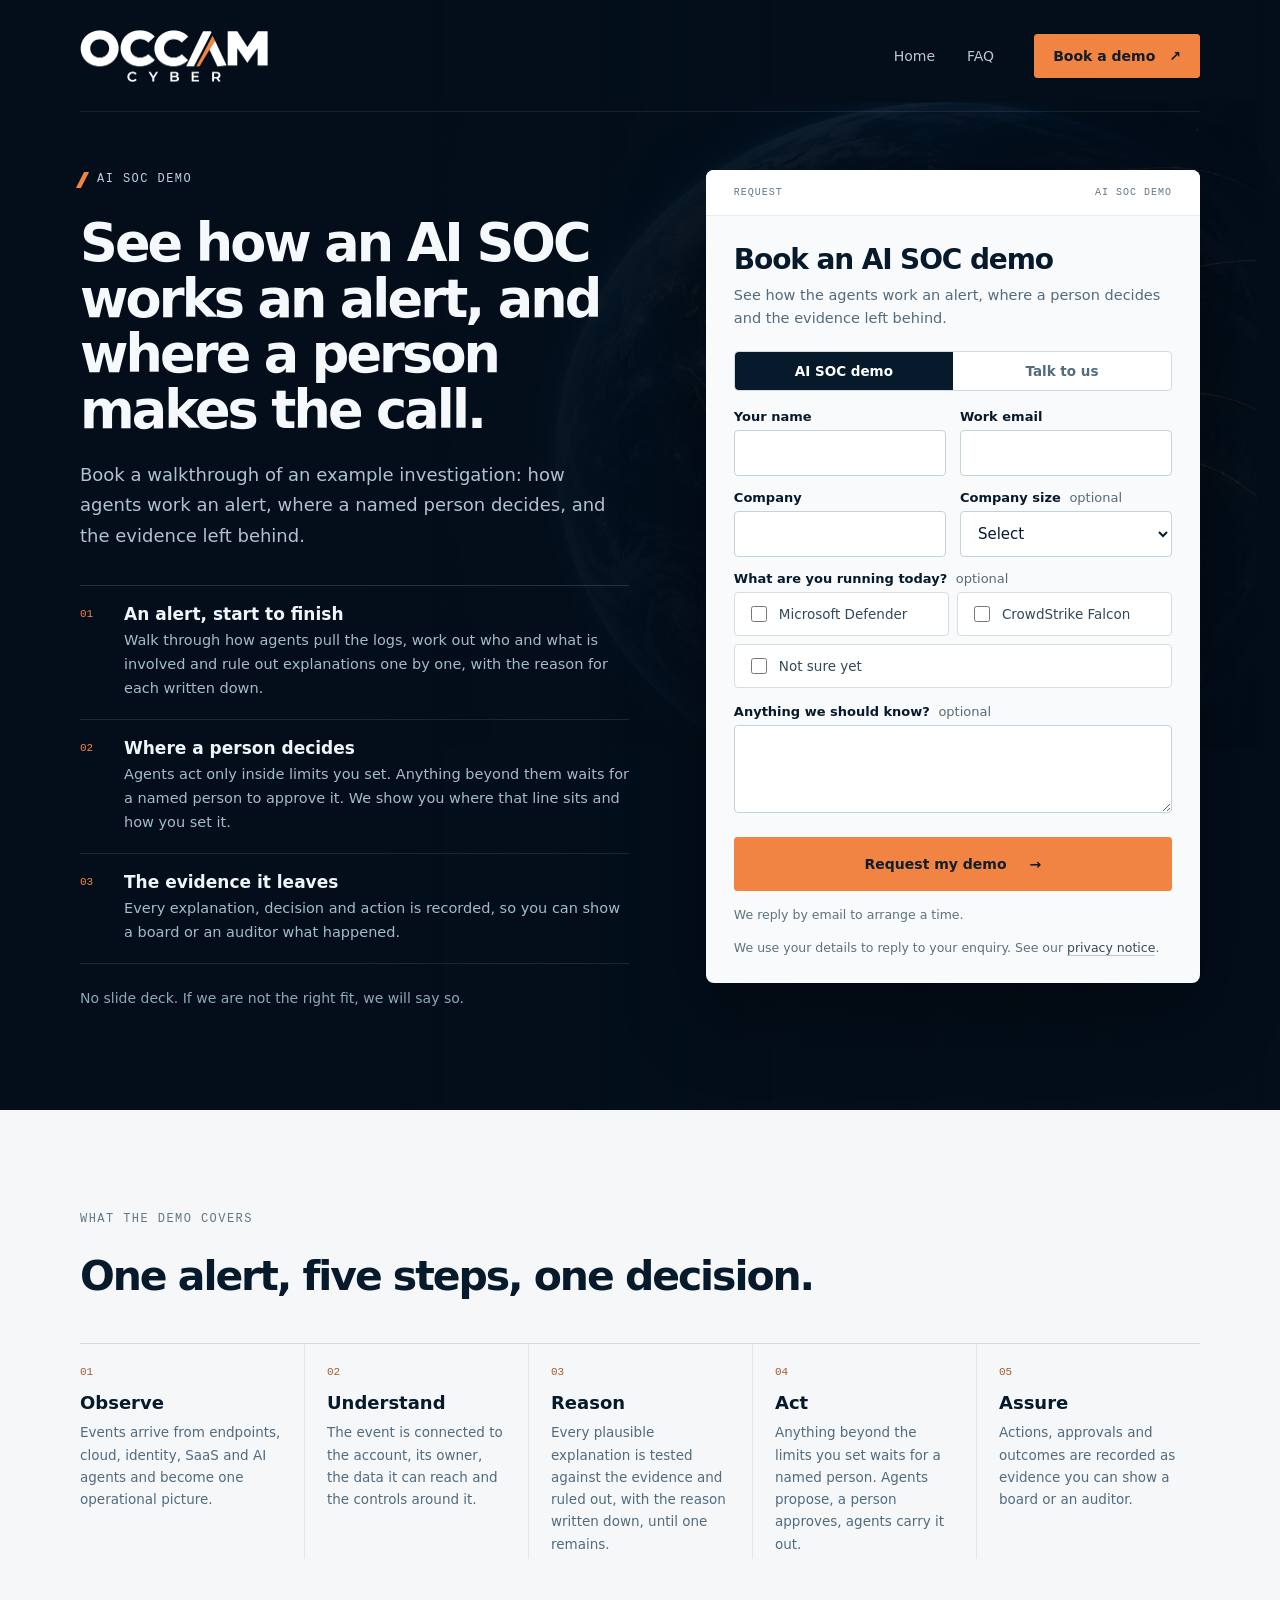
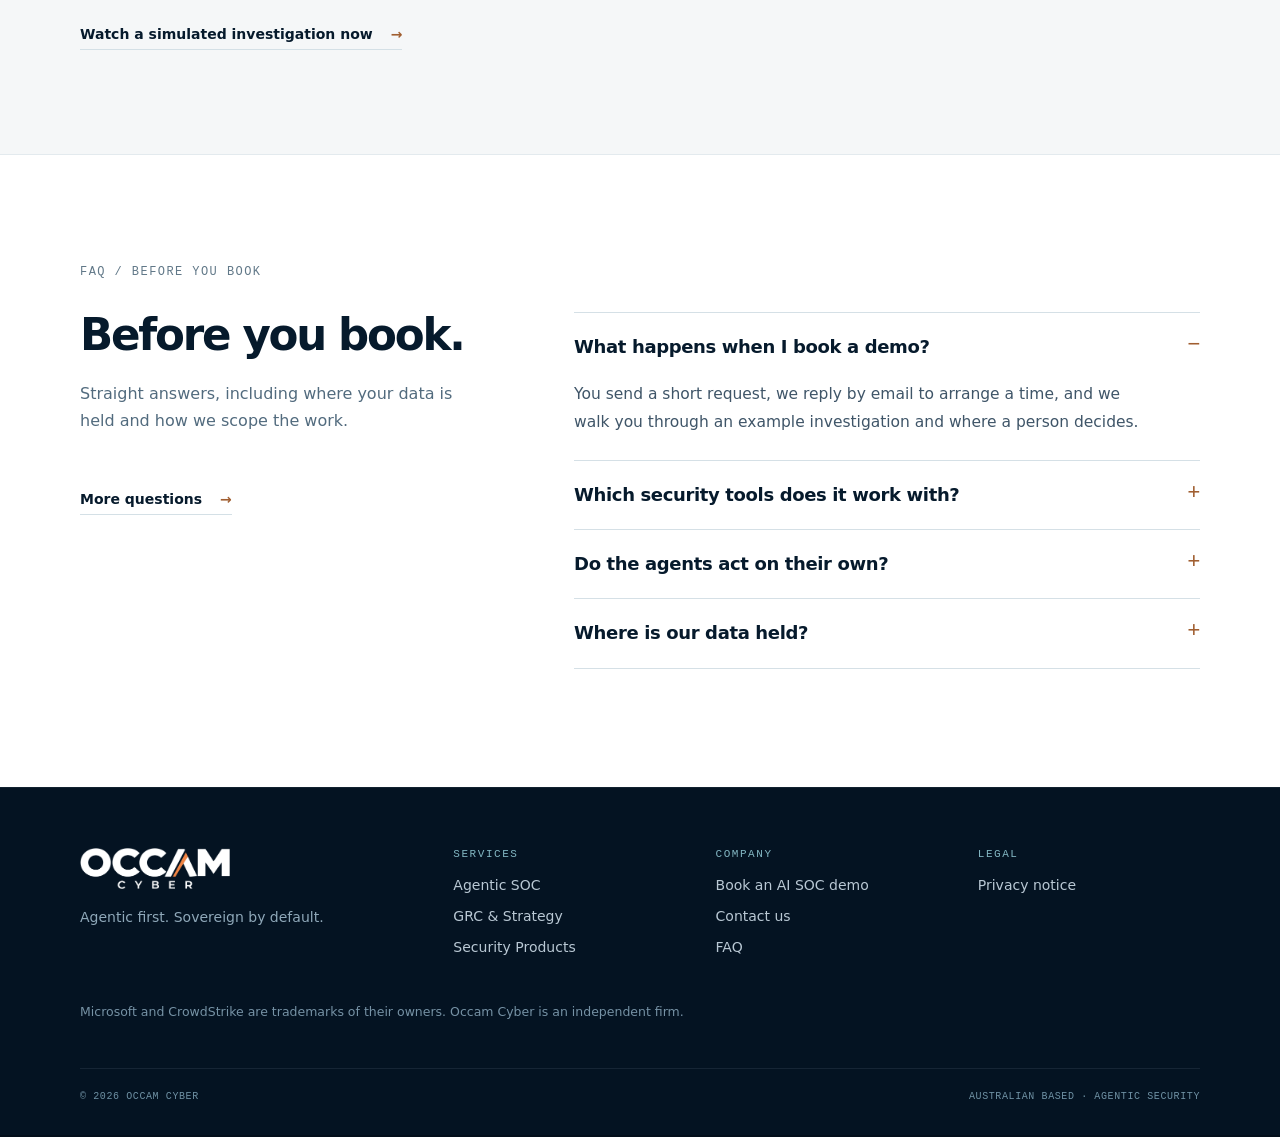
==== ai-soc-demo/index.html @ c1007724 "Occam Cyber website Co-Authored-By: Claude Sonnet 5.5 <noreply@anthropic.com>" ====
<!doctype html>
<html lang="en-AU">
  <head>
    <meta charset="utf-8" />
    <meta name="viewport" content="width=device-width, initial-scale=1" />
    <title>Book an AI SOC Demo | Occam Cyber</title>
    <meta name="description" content="See how an AI SOC works an alert, where a named person makes the call and the evidence it leaves behind. Book an agentic SOC demo with Occam Cyber." />
    <meta name="robots" content="index,follow,max-image-preview:large" />
    <link rel="canonical" href="https://occamcyber.com.au/ai-soc-demo/" />
    <link rel="alternate" hreflang="en-au" href="https://occamcyber.com.au/ai-soc-demo/" />
    <meta name="theme-color" content="#030e1a" />
    <meta property="og:type" content="website" />
    <meta property="og:site_name" content="Occam Cyber" />
    <meta property="og:locale" content="en_AU" />
    <meta property="og:title" content="Book an AI SOC Demo | Occam Cyber" />
    <meta property="og:description" content="See how an AI SOC works an alert, where a named person makes the call and the evidence it leaves behind. Book an agentic SOC demo with Occam Cyber." />
    <meta property="og:url" content="https://occamcyber.com.au/ai-soc-demo/" />
    <meta property="og:image" content="https://occamcyber.com.au/assets/og-image.jpg" />
    <meta property="og:image:width" content="1200" />
    <meta property="og:image:height" content="630" />
    <meta property="og:image:alt" content="Occam Cyber. Agentic first. Sovereign by default. AI SOC on Microsoft and CrowdStrike." />
    <meta name="twitter:card" content="summary_large_image" />
    <meta name="twitter:title" content="Book an AI SOC Demo | Occam Cyber" />
    <meta name="twitter:description" content="See how an AI SOC works an alert, where a named person makes the call and the evidence it leaves behind. Book an agentic SOC demo with Occam Cyber." />
    <meta name="twitter:image" content="https://occamcyber.com.au/assets/og-image.jpg" />
    <link rel="icon" type="image/svg+xml" href="../favicon.svg" />
    <link rel="icon" type="image/png" sizes="192x192" href="../icon-192.png" />
    <link rel="icon" href="../favicon.ico" sizes="48x48" />
    <link rel="apple-touch-icon" href="../apple-touch-icon.png" />
        <link rel="preload" as="font" type="font/woff2" href="../assets/fonts/manrope-var-latin.woff2" crossorigin />
    <link rel="preload" as="font" type="font/woff2" href="../assets/fonts/dm-mono-var-latin.woff2" crossorigin />
    <link rel="stylesheet" href="../styles.css" />
    <script>document.documentElement.classList.add('has-js');</script>
    <script type="application/ld+json">{"@context":"https://schema.org","@graph":[{"@type":"Organization","@id":"https://occamcyber.com.au/#org","name":"Occam Cyber","url":"https://occamcyber.com.au/","logo":{"@type":"ImageObject","url":"https://occamcyber.com.au/icon-512.png","width":512,"height":512},"description":"Occam Cyber is an Australian cyber security firm that provides an agentic SOC on Microsoft and CrowdStrike tools, with a named analyst accountable for the decisions it makes.","areaServed":{"@type":"Country","name":"Australia"},"knowsAbout":["Managed detection and response","AI SOC","Agentic security operations","Microsoft Defender","Microsoft Sentinel","CrowdStrike Falcon","Virtual CISO","AI governance","Essential Eight"]},{"@type":"WebSite","@id":"https://occamcyber.com.au/#website","url":"https://occamcyber.com.au/","name":"Occam Cyber","inLanguage":"en-AU","publisher":{"@id":"https://occamcyber.com.au/#org"}},{"@type":"Service","@id":"https://occamcyber.com.au/#service-agentic-soc","name":"Agentic SOC","serviceType":"Managed detection and response","description":"Security operations delivered by governed AI agents across Microsoft and CrowdStrike security tools, with a named analyst accountable.","provider":{"@id":"https://occamcyber.com.au/#org"},"areaServed":{"@type":"Country","name":"Australia"}},{"@type":"WebPage","@id":"https://occamcyber.com.au/ai-soc-demo/#page","url":"https://occamcyber.com.au/ai-soc-demo/","name":"Book an AI SOC Demo | Occam Cyber","description":"See how an AI SOC works an alert, where a named person makes the call and the evidence it leaves behind. Book an agentic SOC demo with Occam Cyber.","inLanguage":"en-AU","isPartOf":{"@id":"https://occamcyber.com.au/#website"},"about":{"@id":"https://occamcyber.com.au/#service-agentic-soc"}},{"@type":"BreadcrumbList","itemListElement":[{"@type":"ListItem","position":1,"name":"Occam Cyber","item":"https://occamcyber.com.au/"},{"@type":"ListItem","position":2,"name":"AI SOC demo","item":"https://occamcyber.com.au/ai-soc-demo/"}]}]}</script>
  </head>
  <body data-leadgen="v1">
    <a class="skip-link" href="#main-content">Skip to content</a>
    <header class="site-header">
      <a class="brand" href="../" aria-label="Occam Cyber home"><img class="brand-logo" src="../assets/logo-white.png" alt="" width="188" height="52" /></a>
      <nav aria-label="Primary navigation">
        <a href="../">Home</a>
        <a href="#faq">FAQ</a>
      </nav>
      <a class="header-cta" href="#lead-card" data-lead-cta="header-demo-self">Book a demo <span aria-hidden="true">↗</span></a>
    </header>

    <main id="top">
      <section class="demo-hero" aria-labelledby="demo-title">
        <div class="demo-grid">
          <div class="demo-copy" id="main-content">
            <div class="eyebrow"><span class="brand-slash" aria-hidden="true"></span> AI SOC DEMO</div>
            <h1 id="demo-title">See how an AI SOC works an alert, and where a person makes the call.</h1>
            <p class="demo-lede">Book a walkthrough of an example investigation: how agents work an alert, where a named person decides, and the evidence left behind.</p>
            <ul class="demo-points">
              <li><span>01</span><div><b>An alert, start to finish</b><p>Walk through how agents pull the logs, work out who and what is involved and rule out explanations one by one, with the reason for each written down.</p></div></li>
              <li><span>02</span><div><b>Where a person decides</b><p>Agents act only inside limits you set. Anything beyond them waits for a named person to approve it. We show you where that line sits and how you set it.</p></div></li>
              <li><span>03</span><div><b>The evidence it leaves</b><p>Every explanation, decision and action is recorded, so you can show a board or an auditor what happened.</p></div></li>
            </ul>
            <p class="demo-assure">No slide deck. If we are not the right fit, we will say so.</p>
          </div>
          <div class="lead-card" id="lead-card">
          <div class="lead-top"><span>REQUEST</span><span id="lead-mode-label">AI SOC DEMO</span></div>
                    <form class="lead-form" id="lead-form" action="mailto:hello@occamcyber.com.au" method="post" enctype="text/plain" data-endpoint="" data-fallback-email="hello@occamcyber.com.au" novalidate>
            <h2 class="lead-title" id="lead-title">Book an AI SOC demo</h2>
            <p class="lead-sub" id="lead-sub">See how the agents work an alert, where a person decides and the evidence left behind.</p>
            <fieldset class="lead-intent" hidden>
              <legend class="sr-only">What would you like to do?</legend>
              <label><input type="radio" name="intent" value="demo" checked /><span>AI SOC demo</span></label>
              <label><input type="radio" name="intent" value="talk" /><span>Talk to us</span></label>
            </fieldset>
            <div class="lead-row">
              <div class="field"><label for="lead-name">Your name</label><input id="lead-name" name="name" type="text" autocomplete="name" required aria-describedby="err-name" /><p class="field-error" id="err-name"></p></div>
              <div class="field"><label for="lead-email">Work email</label><input id="lead-email" name="email" type="email" autocomplete="email" inputmode="email" required aria-describedby="err-email" /><p class="field-error" id="err-email"></p></div>
            </div>
            <div class="lead-row">
              <div class="field"><label for="lead-company">Company</label><input id="lead-company" name="company" type="text" autocomplete="organization" required aria-describedby="err-company" /><p class="field-error" id="err-company"></p></div>
              <div class="field"><label for="lead-size">Company size <span class="opt">optional</span></label>
                <select id="lead-size" name="size" autocomplete="off"><option value="">Select</option><option>Under 50 people</option><option>50 to 99 people</option><option>100 to 249 people</option><option>250 to 500 people</option><option>Over 500 people</option></select></div>
            </div>
            <div class="field" id="lead-interest-field" hidden><label for="lead-interest">Interested in</label>
              <select id="lead-interest" name="interest"><option value="soc">Agentic SOC</option><option value="grc">GRC &amp; Strategy</option><option value="products">Security Products</option><option value="unsure">Not sure yet</option></select></div>
            <fieldset class="checks">
              <legend>What are you running today? <span class="opt">optional</span></legend>
              <div class="check-grid">
                <label><input type="checkbox" name="stack" value="Microsoft Defender" /><span>Microsoft Defender</span></label>
                <label><input type="checkbox" name="stack" value="CrowdStrike Falcon" /><span>CrowdStrike Falcon</span></label>
                <label><input type="checkbox" name="stack" value="Not sure yet" /><span>Not sure yet</span></label>
              </div>
            </fieldset>
            <div class="field"><label for="lead-message">Anything we should know? <span class="opt">optional</span></label><textarea id="lead-message" name="message" rows="3" maxlength="800"></textarea></div>
            <div class="hp" aria-hidden="true"><label>Leave this field empty <input type="text" name="contact_ref" tabindex="-1" autocomplete="off" /></label></div>
            <button class="button button-primary lead-submit" type="submit"><span id="lead-submit-label">Request my demo</span> <span aria-hidden="true">→</span></button>
            <p class="lead-note" id="lead-reply">We reply by email to arrange a time.</p>
            <p class="lead-note">We use your details to reply to your enquiry. See our <a href="../privacy/">privacy notice</a>.</p>
            <p class="lead-status" id="lead-status" role="status" aria-live="polite"></p>
            <noscript><p class="lead-note">JavaScript is off, so sending this will open your email app with your details filled in.</p></noscript>
          </form>
          <div class="lead-done" id="lead-done" hidden tabindex="-1">
            <h2 class="lead-title" id="lead-done-title">Thanks.</h2>
            <p id="lead-done-copy"></p>
          </div>
        </div>
        </div>
      </section>

      <section class="demo-steps section-shell" aria-labelledby="steps-title">
        <div class="section-kicker">WHAT THE DEMO COVERS</div>
        <h2 id="steps-title">One alert, five steps, one decision.</h2>
        <ol data-reveal class="step-strip"><li><span>01</span><b>Observe</b><p>Events arrive from endpoints, cloud, identity, SaaS and AI agents and become one operational picture.</p></li><li><span>02</span><b>Understand</b><p>The event is connected to the account, its owner, the data it can reach and the controls around it.</p></li><li><span>03</span><b>Reason</b><p>Every plausible explanation is tested against the evidence and ruled out, with the reason written down, until one remains.</p></li><li><span>04</span><b>Act</b><p>Anything beyond the limits you set waits for a named person. Agents propose, a person approves, agents carry it out.</p></li><li><span>05</span><b>Assure</b><p>Actions, approvals and outcomes are recorded as evidence you can show a board or an auditor.</p></li></ol>
        <a class="text-link" href="../#soc">Watch a simulated investigation now <span aria-hidden="true">→</span></a>
      </section>

      <section class="faq section-shell" id="faq" aria-labelledby="faq-title">
        <div class="section-kicker">FAQ / BEFORE YOU BOOK</div>
        <div class="faq-layout">
          <div class="faq-copy">
            <h2 id="faq-title">Before you book.</h2>
            <p>Straight answers, including where your data is held and how we scope the work.</p>
            <a class="text-link" href="../#faq">More questions <span aria-hidden="true">→</span></a>
          </div>
          <div class="faq-list">
            <details class="faq-item" open><summary>What happens when I book a demo?</summary><div class="faq-a"><p>You send a short request, we reply by email to arrange a time, and we walk you through an example investigation and where a person decides.</p></div></details>
            <details class="faq-item"><summary>Which security tools does it work with?</summary><div class="faq-a"><p>Microsoft Defender, Entra and Sentinel, and CrowdStrike Falcon. We build on the agentic security tools we judge best for the job, tell you why we chose them, and scope against what you already run before suggesting anything new.</p></div></details>
            <details class="faq-item"><summary>Do the agents act on their own?</summary><div class="faq-a"><p>Only inside limits you set in writing. Anything beyond those limits waits for a named person to approve it, and every action and decision is recorded as evidence.</p></div></details>
            <details class="faq-item"><summary>Where is our data held?</summary><div class="faq-a"><p>Your Microsoft security data lives in your own tenant. Before we start we confirm it is set to an Australian region, and we tell you about any service that processes it elsewhere. For every other tool we use, including CrowdStrike Falcon, we tell you where your data is held before you sign, along with where the models that read your data run and where evidence packs are stored. We are an Australian company with an Australian team.</p></div></details>
          </div>
        </div>
      </section>
    </main>
    <footer class="site-footer">
      <div class="footer-grid">
        <div class="footer-brand"><img src="../assets/logo-white.png" alt="Occam Cyber" width="150" height="42" loading="lazy" /><p>Agentic first. Sovereign by default.</p></div>
        <div class="footer-col"><b>SERVICES</b><a href="../#services">Agentic SOC</a><a href="../#services">GRC &amp; Strategy</a><a href="../#services">Security Products</a></div>
        <div class="footer-col"><b>COMPANY</b><a href="../ai-soc-demo/">Book an AI SOC demo</a><a href="../#contact">Contact us</a><a href="../#faq">FAQ</a></div>
        <div class="footer-col"><b>LEGAL</b><a href="../privacy/">Privacy notice</a></div>
      </div>
      <p class="footer-legal">Microsoft and CrowdStrike are trademarks of their owners. Occam Cyber is an independent firm.</p>
      <div class="footer-base"><span>© 2026 OCCAM CYBER</span><span>AUSTRALIAN BASED · AGENTIC SECURITY</span></div>
    </footer>
    <a class="sticky-cta" href="#lead-card" data-lead-cta="sticky-demo-page" hidden>Request a demo <span aria-hidden="true">→</span></a>
    <script src="../lead.js" defer></script>
  </body>
</html>
---- styles.css ----
/* Fonts are self-hosted in assets/fonts so no visitor data goes to a third party, which is
   what the page's own sovereignty line promises. Manrope and DM Mono are OFL licensed, so
   serving them from here is permitted. To refresh them, fetch the Google Fonts css2 sheet
   for Manrope 400;500;600;700 and DM Mono 400, download the latin and latin-ext woff2 files
   and regenerate the @font-face rules below. Manrope is one variable file per subset, which
   is why four weights point at the same file. */
/* Self-hosted so no visitor data goes to a third party. Manrope and DM Mono are OFL licensed. Regenerate with _source notes. */
@font-face{font-family:'DM Mono';font-style:normal;font-weight:400;font-display:swap;src:url(assets/fonts/dm-mono-var-latin-ext.woff2) format('woff2');unicode-range:U+0100-02BA, U+02BD-02C5, U+02C7-02CC, U+02CE-02D7, U+02DD-02FF, U+0304, U+0308, U+0329, U+1D00-1DBF, U+1E00-1E9F, U+1EF2-1EFF, U+2020, U+20A0-20AB, U+20AD-20C0, U+2113, U+2C60-2C7F, U+A720-A7FF}
@font-face{font-family:'DM Mono';font-style:normal;font-weight:400;font-display:swap;src:url(assets/fonts/dm-mono-var-latin.woff2) format('woff2');unicode-range:U+0000-00FF, U+0131, U+0152-0153, U+02BB-02BC, U+02C6, U+02DA, U+02DC, U+0304, U+0308, U+0329, U+2000-206F, U+20AC, U+2122, U+2191, U+2193, U+2212, U+2215, U+FEFF, U+FFFD}
@font-face{font-family:'Manrope';font-style:normal;font-weight:400;font-display:swap;src:url(assets/fonts/manrope-var-latin-ext.woff2) format('woff2');unicode-range:U+0100-02BA, U+02BD-02C5, U+02C7-02CC, U+02CE-02D7, U+02DD-02FF, U+0304, U+0308, U+0329, U+1D00-1DBF, U+1E00-1E9F, U+1EF2-1EFF, U+2020, U+20A0-20AB, U+20AD-20C0, U+2113, U+2C60-2C7F, U+A720-A7FF}
@font-face{font-family:'Manrope';font-style:normal;font-weight:400;font-display:swap;src:url(assets/fonts/manrope-var-latin.woff2) format('woff2');unicode-range:U+0000-00FF, U+0131, U+0152-0153, U+02BB-02BC, U+02C6, U+02DA, U+02DC, U+0304, U+0308, U+0329, U+2000-206F, U+20AC, U+2122, U+2191, U+2193, U+2212, U+2215, U+FEFF, U+FFFD}
@font-face{font-family:'Manrope';font-style:normal;font-weight:500;font-display:swap;src:url(assets/fonts/manrope-var-latin-ext.woff2) format('woff2');unicode-range:U+0100-02BA, U+02BD-02C5, U+02C7-02CC, U+02CE-02D7, U+02DD-02FF, U+0304, U+0308, U+0329, U+1D00-1DBF, U+1E00-1E9F, U+1EF2-1EFF, U+2020, U+20A0-20AB, U+20AD-20C0, U+2113, U+2C60-2C7F, U+A720-A7FF}
@font-face{font-family:'Manrope';font-style:normal;font-weight:500;font-display:swap;src:url(assets/fonts/manrope-var-latin.woff2) format('woff2');unicode-range:U+0000-00FF, U+0131, U+0152-0153, U+02BB-02BC, U+02C6, U+02DA, U+02DC, U+0304, U+0308, U+0329, U+2000-206F, U+20AC, U+2122, U+2191, U+2193, U+2212, U+2215, U+FEFF, U+FFFD}
@font-face{font-family:'Manrope';font-style:normal;font-weight:600;font-display:swap;src:url(assets/fonts/manrope-var-latin-ext.woff2) format('woff2');unicode-range:U+0100-02BA, U+02BD-02C5, U+02C7-02CC, U+02CE-02D7, U+02DD-02FF, U+0304, U+0308, U+0329, U+1D00-1DBF, U+1E00-1E9F, U+1EF2-1EFF, U+2020, U+20A0-20AB, U+20AD-20C0, U+2113, U+2C60-2C7F, U+A720-A7FF}
@font-face{font-family:'Manrope';font-style:normal;font-weight:600;font-display:swap;src:url(assets/fonts/manrope-var-latin.woff2) format('woff2');unicode-range:U+0000-00FF, U+0131, U+0152-0153, U+02BB-02BC, U+02C6, U+02DA, U+02DC, U+0304, U+0308, U+0329, U+2000-206F, U+20AC, U+2122, U+2191, U+2193, U+2212, U+2215, U+FEFF, U+FFFD}
@font-face{font-family:'Manrope';font-style:normal;font-weight:700;font-display:swap;src:url(assets/fonts/manrope-var-latin-ext.woff2) format('woff2');unicode-range:U+0100-02BA, U+02BD-02C5, U+02C7-02CC, U+02CE-02D7, U+02DD-02FF, U+0304, U+0308, U+0329, U+1D00-1DBF, U+1E00-1E9F, U+1EF2-1EFF, U+2020, U+20A0-20AB, U+20AD-20C0, U+2113, U+2C60-2C7F, U+A720-A7FF}
@font-face{font-family:'Manrope';font-style:normal;font-weight:700;font-display:swap;src:url(assets/fonts/manrope-var-latin.woff2) format('woff2');unicode-range:U+0000-00FF, U+0131, U+0152-0153, U+02BB-02BC, U+02C6, U+02DA, U+02DC, U+0304, U+0308, U+0329, U+2000-206F, U+20AC, U+2122, U+2191, U+2193, U+2212, U+2215, U+FEFF, U+FFFD}

:root{--ink:#061a2c;--night:#030e1a;--paper:#f5f7f8;--white:#f6f9fc;--orange:#f18443;--cyan:#73dcd7;--muted:#a6b8c8;--gutter:clamp(24px,6.25vw,120px);--mono:'DM Mono',ui-monospace,SFMono-Regular,'Cascadia Mono',Consolas,monospace;--body:Manrope,'Segoe UI',system-ui,Arial,sans-serif}
*{box-sizing:border-box}html{scroll-behavior:smooth;scroll-padding-top:30px}body{margin:0;color:var(--ink);background:var(--night);font-family:var(--body);-webkit-font-smoothing:antialiased}button,a{-webkit-tap-highlight-color:transparent}button{font:inherit}a{color:inherit;text-decoration:none}button,a{touch-action:manipulation}button:focus-visible,a:focus-visible,[tabindex]:focus-visible{outline:3px solid var(--orange);outline-offset:6px}p{line-height:1.75}h1,h2,h3,p{margin:0}button{cursor:pointer}::selection{background:#f1844370;color:inherit}.skip-link{position:absolute;left:20px;top:-70px;z-index:100;padding:16px;background:var(--white);color:var(--ink)}.skip-link:focus{top:16px}.sr-only{position:absolute;width:1px;height:1px;padding:0;margin:-1px;overflow:hidden;clip:rect(0 0 0 0);white-space:nowrap;border:0}.print-only{display:none}
.site-header{position:absolute;top:0;left:0;right:0;height:112px;padding:0 var(--gutter);z-index:10;display:flex;align-items:center;gap:40px;color:var(--white)}.site-header::after{content:'';position:absolute;bottom:0;left:var(--gutter);right:var(--gutter);height:1px;background:#b3c7d51c}.brand{width:188px;display:block;flex:none}.brand-logo{width:100%;height:auto;display:block;overflow:hidden}nav{display:flex;align-items:center;gap:32px;margin-left:auto}nav a{font-size:14px;font-weight:500;color:#b9c8d4;transition:color .2s}nav a:hover{color:white}.header-cta{display:inline-flex;gap:25px;align-items:center;min-height:44px;padding:0 18px;border:1px solid #abbccc50;border-radius:3px;font-size:14px;font-weight:600;transition:background .2s,border-color .2s}.header-cta:hover{border-color:var(--orange);background:#f1844315}.header-cta span{color:var(--orange)}
.hero{position:relative;min-height:840px;isolation:isolate;overflow:hidden;background:var(--night);color:var(--white);padding:212px var(--gutter) 177px}.hero::after{content:'';position:absolute;inset:0;z-index:-1;pointer-events:none;background:linear-gradient(90deg,#030e1a 3%,#030e1aeb 22%,#030e1a8c 42%,transparent 69%),linear-gradient(0deg,#030e1a 1%,transparent 24%)}.hero-copy{position:relative;z-index:2;width:min(58%,820px)}.eyebrow,.section-kicker,.live-label,.panel-label{font:400 12px/1.6 var(--mono);letter-spacing:.12em}.eyebrow{display:flex;align-items:center;gap:12px;color:#bdd1dd}.brand-slash{display:inline-block;width:10px;height:25px;background:var(--orange);transform:skewX(-27deg);flex-shrink:0}.eyebrow .brand-slash{height:16px;width:5px}.hero h1{font-size:clamp(55px,5.1vw,98px);line-height:1.05;font-weight:600;letter-spacing:-.057em;margin:28px 0}.hero h1>span{display:block}.hero h1 em{font-style:normal;color:var(--orange);font-weight:500}.hero h1>span:last-child{max-width:10.5em}.hero-copy>p{max-width:470px;color:#b0c2d0;font-size:18px;line-height:1.75}.hero-actions{display:flex;align-items:center;flex-wrap:wrap;gap:12px;margin-top:35px}.button{display:inline-flex;align-items:center;justify-content:center;gap:23px;min-height:52px;padding:0 22px;border-radius:3px;font-size:14px;font-weight:700;transition:background .2s,transform .2s,border-color .2s}.button-primary{background:var(--orange);color:#111d29;border:1px solid var(--orange)}.button-primary:hover{background:#ff9c63;border-color:#ff9c63;transform:translateY(-2px)}.button-quiet{border:1px solid #acbfce40;color:#dce6ed;background:#03101b33}.button-quiet:hover{border-color:#bdd5e0;color:white}.hero-metrics{position:absolute;bottom:0;left:var(--gutter);right:var(--gutter);z-index:2;display:grid;grid-template-columns:repeat(3,1fr);border-top:1px solid #b3c7d52e;border-bottom:1px solid #b3c7d52e;padding:28px 0 33px}.hero-metrics div{display:flex;align-items:center;gap:16px;font-size:14px;font-weight:500;color:#bacbd7}.hero-metrics div+div{padding-left:28px;border-left:1px solid #b3c7d526}.hero-metrics strong{font:12px var(--mono);color:var(--orange)}.hero-metrics em{font:400 11px var(--mono);font-style:normal;letter-spacing:.1em;color:#dceaf2}.hero-metrics em::after{content:'·';margin:0 5px 0 9px;color:#7791a3;letter-spacing:0}
.hero-visual{--hero-x:0deg;--hero-y:0deg;position:absolute;z-index:-2;inset:20px -3% 80px 24%;perspective:1200px}.globe-shell{position:absolute;inset:0;transform:rotateX(var(--hero-y)) rotateY(var(--hero-x));transition:transform .35s ease-out}.hero-visual img{width:100%;height:100%;object-fit:cover;object-position:49% center;opacity:.88;animation:globe-breathe 18s ease-in-out infinite alternate;will-change:transform}.hero-visual::after{content:'';position:absolute;inset:0;background:linear-gradient(0deg,var(--night) 0%,transparent 28%),linear-gradient(180deg,#030e1a77 0%,transparent 25%);pointer-events:none}.visual-tag{position:absolute;z-index:3;display:flex;gap:12px;align-items:center;padding:13px 18px;border:1px solid #accddd38;border-radius:4px;background:#041320bc;box-shadow:0 8px 30px #0002;backdrop-filter:blur(12px)}.visual-tag small{display:block;font:10px/1.4 var(--mono);letter-spacing:.07em;color:#93aabd}.visual-tag b{display:block;font-size:13px;line-height:1.5;font-weight:500;color:#e2edf3;margin-top:3px}.tag-one{top:29%;right:12%}.tag-two{top:68%;right:24%}.tag-pulse{width:6px;height:6px;border-radius:50%;background:var(--orange);box-shadow:0 0 11px #f1844366}.tag-pulse.cyan{background:var(--cyan);box-shadow:0 0 11px #73dcd766}.threat-beacon{position:absolute;z-index:2;width:5px;height:5px;background:var(--orange);border-radius:50%;box-shadow:0 0 14px var(--orange)}.threat-beacon span{position:absolute;inset:-6px;border:1px solid #f1844380;border-radius:50%;animation:beacon 4s ease-out infinite}.beacon-one{top:36%;right:26%}.beacon-two{top:57%;right:14%;background:var(--cyan)}.beacon-two span{border-color:#73dcd790;animation-delay:-1.4s}.beacon-three{top:70%;right:43%}.beacon-three span{animation-delay:-2.7s}.simulation-note{position:absolute;z-index:3;right:12%;bottom:32px;display:flex;align-items:center;gap:10px;font:11px/1.5 var(--mono);letter-spacing:.06em;color:#c0d1dc}.demo-label{display:inline-block;font:10px/1.5 var(--mono);letter-spacing:.06em;padding:3px 7px;border:1px solid currentColor;border-radius:2px;opacity:.65}.status-dot{width:5px;height:5px;display:inline-block;background:var(--cyan);border-radius:50%;flex-shrink:0;box-shadow:0 0 0 4px #73dcd710}
.section-shell{padding-left:var(--gutter);padding-right:var(--gutter)}.statement{padding-top:112px;padding-bottom:120px;background:var(--paper)}.section-kicker{color:#617888}.statement-grid{display:grid;grid-template-columns:1.25fr .75fr;gap:70px;align-items:end;margin-top:30px}.statement h2,.services h2,.soc-heading h2,.assurance h2,.closing h2{font-size:clamp(38px,3.9vw,64px);font-weight:600;letter-spacing:-.05em;line-height:1.12}.statement h2 span{color:#718797}.statement-grid>p{color:#526b7e;font-size:17px;max-width:460px;margin-bottom:4px}.context-layout{display:grid;grid-template-columns:.78fr 1.22fr;gap:75px;align-items:center;margin-top:76px}.live-label{color:#3f6b78;font-size:11px;letter-spacing:.1em}.context-copy h3{font-size:clamp(27px,2.5vw,40px);font-weight:600;line-height:1.2;letter-spacing:-.04em;margin:19px 0}.context-copy p{color:#526b7e;max-width:380px;font-size:16px}.context-principles{display:flex;flex-wrap:wrap;gap:9px 14px;margin-top:25px;max-width:360px}.context-principles span{font-size:12px;color:#536d7a;display:flex;align-items:center;gap:7px}.context-principles span::before{content:'';height:3px;width:3px;background:var(--orange)}.text-link{display:inline-flex;align-items:center;gap:18px;font-size:14px;font-weight:700;margin-top:29px;padding-bottom:7px;border-bottom:1px solid #d4e0e6}.text-link span{color:#a05e30}.text-link:hover{border-color:var(--orange)}
.graph-card{position:relative;min-width:0;color:#e4eff5;border:1px solid #173348;border-radius:8px;background:radial-gradient(ellipse at 50% 45%,#0e3244 0%,#071a2c 65%);box-shadow:0 22px 65px #06203419;overflow:hidden}.graph-topline{display:flex;justify-content:space-between;align-items:center;padding:21px 24px;border-bottom:1px solid #97b8cb20;color:#a8c2d0;font:11px/1.5 var(--mono);letter-spacing:.04em}.graph-topline>span:first-child{display:flex;align-items:center;gap:10px}.graph-canvas{position:relative;height:350px;background-image:radial-gradient(#69839637 .7px,transparent .7px);background-size:22px 22px}.graph-connections{position:absolute;inset:0;width:100%;height:100%;overflow:visible}.graph-tracks path{fill:none;stroke:#73c8cd40;stroke-width:1;vector-effect:non-scaling-stroke}.graph-packets path{fill:none;stroke:#80ded6;stroke-width:1.4;stroke-dasharray:5 300;stroke-dashoffset:310;animation:packets 7s linear infinite;vector-effect:non-scaling-stroke}.graph-packets path:nth-child(even){animation-delay:-3s}.node{position:absolute;transform:translate(-50%,-50%);display:flex;flex-direction:column;align-items:center;justify-content:center;gap:5px;min-width:110px;min-height:62px;padding:10px;border:1px solid #6b99b442;border-radius:4px;color:#dfeaf2;background:#0a2235;font-size:14px;box-shadow:0 5px 20px #0001;transition:background .2s,border-color .2s,box-shadow .2s}.node span{font-weight:600}.node small{font-size:11px;color:#8baabb}.node:hover,.node.is-selected{border-color:#73dcd790;background:#0b2b3c;box-shadow:0 0 0 3px #73dcd709}.node-core{position:absolute;left:50%;top:50%;transform:translate(-50%,-50%);width:164px;height:128px;border:1px solid #f1844388;border-radius:6px;background:#102a39;display:flex;flex-direction:column;align-items:center;justify-content:center;box-shadow:0 0 0 8px #f1844305,0 0 42px #f1844309;animation:core-breathe 6s ease-in-out infinite}.agent-symbol{font:30px/1 var(--mono);color:var(--orange);margin-bottom:10px}.node-core b{font-size:15px;font-weight:600}.node-core small{font:9px/1.6 var(--mono);letter-spacing:.06em;color:#c49a78;margin-top:7px}.node-data{left:20%;top:21%}.node-identity{left:80%;top:21%}.node-policy{left:85%;top:50%}.node-erp{left:80%;top:80%}.node-risk{left:20%;top:80%}.node-owner{left:15%;top:50%}.graph-detail{margin:0 24px;padding:17px 0;border-top:1px solid #97b8cb25;min-height:92px}.graph-detail>span{font:10px/1.5 var(--mono);letter-spacing:.08em;color:var(--cyan)}.graph-detail p{font-size:13px;line-height:1.6;margin-top:6px;color:#adc5d2}.graph-footer{display:flex;justify-content:space-between;gap:10px;padding:13px 24px;background:#05162480;border-top:1px solid #97b8cb15;font:9px/1.5 var(--mono);letter-spacing:.06em;color:#6f91a4}
.services{padding:104px 0 118px;color:var(--white);background:linear-gradient(180deg,#051423,#061a2c 24%)}.services .section-kicker{color:#83b7c3}.services-layout{margin-top:30px}.has-js .services-layout{display:grid;grid-template-columns:.82fr 1.18fr;gap:clamp(40px,5vw,75px);align-items:stretch}.services-copy{display:flex;flex-direction:column;min-width:0}.services-copy>p{font-size:17px;color:#a5bbca;max-width:470px;margin-top:20px}.service-list{display:none;flex:1;flex-direction:column;justify-content:center;margin-top:14px;border-top:1px solid #8eabbc30}.has-js .service-list{display:flex}.service-choice{display:grid;flex:1;grid-template-columns:6px minmax(0,1fr);align-items:start;align-content:center;column-gap:18px;text-align:left;border:0;border-bottom:1px solid #8eabbc30;background:transparent;color:#7f9aaf;padding:22px 10px 21px 0;transition:color .2s,background .2s}.service-choice .brand-slash{width:6px;height:27px;opacity:0;transition:opacity .2s;margin-top:3px}.service-choice b{display:block;font-size:18px;font-weight:600;letter-spacing:-.01em}.service-choice small{display:block;font-size:12.5px;line-height:1.5;margin-top:6px}.service-choice:hover{color:#fff;background:#aac5d406}.service-choice.is-active{color:#edf6fa;background:linear-gradient(90deg,#f184430f,transparent 62%)}.service-choice.is-active .brand-slash{opacity:1}.service-choice.is-active small{color:#a9c2d2}/* Dim pillar chip: #6b8a9c measures 4.82:1 on the #061a2c ground the chips actually sit on
   (past the gradient's 24% stop), so it clears AA at 9px and at the 8px mobile size. Off pip
   #52707f measures 3.34:1, over the 3:1 non-text threshold. Lit state is 13:1, so on/off is
   still unmistakable. Do not darken these back toward #5f7e90 (4.09:1) or #44606f (2.64:1). */
.service-pillars{display:flex;flex-wrap:wrap;gap:4px 14px;margin-top:13px;font:400 9px/1.6 var(--mono);letter-spacing:.09em;color:#6b8a9c}.service-pillars>span{display:flex;align-items:center;gap:7px}.service-pillars>span::before{content:'';width:4px;height:4px;border-radius:50%;background:#52707f}.service-pillars>span.on{color:#cfe0e9}.service-pillars>span.on::before{background:#bcd3de}.services-copy .service-hint{display:none;align-items:flex-start;gap:11px;margin-top:28px;font:10px/1.5 var(--mono);letter-spacing:.08em;color:#6f91a4}.has-js .service-hint{display:flex}.service-hint .status-dot{margin-top:5px}.services-rail{display:flex;flex-wrap:wrap;gap:2px 9px;margin-top:36px;padding-top:23px;border-top:1px solid #8eabbc30;font:10px/1.9 var(--mono);letter-spacing:.07em;color:#6f91a4}.services-rail span:not(:last-child)::after{content:' ·';margin-left:9px;color:#557488}.services-cta{display:flex;align-items:center;flex-wrap:wrap;gap:20px 34px;margin-top:26px}.services-cta p{font-size:15px;color:#a5bbca;max-width:520px}
.service-panels{display:flex;flex-direction:column;gap:28px;min-width:0;margin-top:38px}.has-js .service-panels{display:grid;grid-template-columns:minmax(0,1fr)}.has-js .service-panel{grid-area:1/1;align-self:start;visibility:hidden}.has-js .service-panel.is-shown{visibility:visible}.service-panel{display:flex;flex-direction:column;color:var(--ink);background:#fff;border:1px solid #dce5ea;border-radius:7px;box-shadow:0 26px 70px #00000038;overflow:hidden}.service-panel-top{display:flex;justify-content:space-between;align-items:center;flex-wrap:wrap;gap:8px 20px;padding:17px 30px;border-bottom:1px solid #e5ecef;background:#f8fafb;color:#5c7280;font:10px var(--mono);letter-spacing:.06em}.service-panel-head{display:flex;align-items:center;gap:20px;padding:28px 30px 0}.service-panel-head .brand-slash{height:40px;width:13px}.service-panel-head small{display:block;font:10px var(--mono);color:#5c7280;letter-spacing:.05em}.service-panel-head h3{font-size:26px;font-weight:600;letter-spacing:-.03em;margin-top:8px}.service-lede{padding:18px 30px 0;font-size:15.5px;line-height:1.7;color:#4f6778;max-width:660px}.service-suits{padding:13px 30px 0;font-size:13.5px;line-height:1.65;color:#5e7486;max-width:660px}.service-suits b{color:#3d5567;font-weight:700}.service-scope{display:grid;grid-template-columns:1fr 1fr;align-content:start;gap:0 40px;list-style:none;margin:0;padding:21px 30px 24px}.service-scope li{border-top:1px solid #e7eef1;padding:15px 0}.service-scope b{display:block;font-size:14.5px;font-weight:700}.service-scope span{display:block;font-size:13px;line-height:1.6;color:#5e7486;margin-top:6px}.service-flow{margin-top:auto;border-top:1px solid #e7eef1;background:#fbfcfd}.service-flow-top{display:flex;justify-content:space-between;align-items:center;flex-wrap:wrap;gap:6px 20px;padding:14px 30px;border-bottom:1px solid #eef3f5;color:#5c7280;font:10px var(--mono);letter-spacing:.06em}.flow-rows{position:relative;padding:13px 30px 17px}.flow-rows::before{content:'';position:absolute;left:34px;top:27px;bottom:27px;width:1px;background:#d9e2e7}.flow-row{position:relative;display:flex;align-items:center;gap:15px;padding:9px 0}.flow-pip{flex:none;width:9px;height:9px;border-radius:50%;border:1px solid #2c9591;background:#fff;box-shadow:0 0 0 4px #fbfcfd}.flow-row.is-human .flow-pip{width:7px;height:15px;border-radius:0;border:0;background:var(--orange);transform:skewX(-27deg);margin:0 1px;box-shadow:0 0 0 4px #fbfcfd}.flow-row b{font-size:13px;font-weight:500;line-height:1.5;color:#3d5567}.flow-row small{margin-left:auto;font:9px var(--mono);letter-spacing:.07em;color:#1a7370;flex:none}.flow-row.is-human small{color:#a05e30}.service-foot{display:flex;justify-content:space-between;align-items:flex-end;gap:26px;padding:19px 30px 21px;background:#f8fafb;border-top:1px solid #e4ecf0}.service-foot small{display:block;font:10px var(--mono);letter-spacing:.06em;color:#5c7280}.service-foot p{font-size:12.5px;line-height:1.65;color:#5c7382;max-width:530px;margin-top:9px}.service-foot .text-link{margin-top:0;font-size:13px;white-space:nowrap;flex:none}
.soc-section{padding:112px 0 120px;color:var(--white);background:#061a2c}.soc-section .section-kicker{color:#83b7c3}.soc-heading .text-link{margin-top:24px;border-bottom-color:#8eabbc45;color:#dbe7ef}.soc-heading .text-link span{color:var(--orange)}.soc-heading .text-link:hover{border-color:var(--orange)}.soc-heading{display:flex;align-items:end;justify-content:space-between;gap:40px;margin-top:30px}.soc-heading p{font-size:17px;color:#a5bbca;max-width:590px;margin-top:19px}.soc-readout{font:10px/1.5 var(--mono);color:#6f91a7;border-left:1px solid #718fa942;padding:8px 0 8px 22px;letter-spacing:.06em;flex-shrink:0}.soc-readout>span{display:flex;align-items:center;gap:9px}.soc-readout .demo-label{font-size:9px;padding:2px 5px}.soc-readout strong{display:block;color:#bfd7e2;font-size:11px;font-weight:400;margin-top:8px}.soc-readout i{width:5px;height:5px;background:var(--cyan);display:inline-block;margin-right:8px;border-radius:50%}.workflow{display:grid;grid-template-columns:repeat(5,minmax(0,1fr));margin-top:57px;border-bottom:1px solid #8eabbc30;gap:12px}.workflow-connector{display:none}.workflow-step{position:relative;text-align:left;border:0;border-bottom:2px solid transparent;background:transparent;color:#7f9aaf;padding:21px 16px 23px;transition:color .2s,background .2s,border-color .2s;min-width:0}.workflow-step>span{font:11px var(--mono);display:block;color:#6a869a;margin-bottom:19px}.workflow-step b{display:block;font-weight:600;font-size:17px}.workflow-step small{display:block;font-size:12px;margin-top:6px;line-height:1.5}.workflow-step:hover{color:white;background:#aac5d406}.workflow-step.is-active{color:#edf6fa;border-bottom-color:var(--orange);background:linear-gradient(0deg,#f184430b,transparent)}.workflow-step.is-active>span{color:var(--orange)}.soc-panel{display:grid;grid-template-columns:80px minmax(0,1fr) 210px;gap:32px;align-items:start;padding:42px;margin-top:30px;border:1px solid #8eabbc2c;border-radius:6px;background:linear-gradient(115deg,#0e293d,#071d30);min-height:285px}.panel-index{font:400 48px/1.15 var(--mono);color:#f18443aa;letter-spacing:-.06em}.panel-label{color:#88b4c3;font-size:10px;letter-spacing:.09em}.panel-body h3{font-size:28px;font-weight:600;letter-spacing:-.035em;line-height:1.2;margin:13px 0}.panel-body>p:not(.panel-label){font-size:16px;line-height:1.7;color:#a9bece;max-width:650px}.panel-tags{display:flex;gap:7px;flex-wrap:wrap;margin-top:23px}.panel-tags span{font:10px/1.4 var(--mono);color:#a8c3d0;letter-spacing:.04em;border:1px solid #8cb4c82b;padding:5px 8px;border-radius:2px}.panel-diagram{height:184px;position:relative;margin-top:3px}.ingest-source{position:absolute;left:0;width:38px;height:28px;border:1px solid #76b7c33f;border-radius:3px;display:grid;place-items:center;color:#8cbcc7;font:10px var(--mono);background:#0a2436}.source-a{top:0}.source-b{top:50px}.source-c{top:100px}.source-d{top:150px}.diagram-line{height:1px;width:100px;position:absolute;left:38px;transform-origin:left center;background:linear-gradient(90deg,#73dcd766,#73dcd705)}.line-a{top:14px;transform:rotate(35deg)}.line-b{top:64px;transform:rotate(12deg)}.line-c{top:114px;transform:rotate(-12deg)}.line-d{top:164px;transform:rotate(-35deg)}.diagram-core{position:absolute;right:0;top:59px;width:64px;height:64px;border:1px solid #f1844366;border-radius:6px;display:grid;place-items:center;background:#f184430a;box-shadow:0 0 0 7px #f1844305}.diagram-core .brand-slash{width:10px;height:32px}
.assurance{background:var(--paper);display:grid;grid-template-columns:1fr 1fr;gap:clamp(48px,7vw,110px);align-items:center;padding-top:120px;padding-bottom:120px}.assurance h2{margin-top:27px}.assurance-copy>p{color:#526b7e;font-size:16px;max-width:520px;margin:23px 0 29px}.assurance-list{border-top:1px solid #d5e0e6}.assurance-list>div{display:grid;grid-template-columns:95px 1fr;gap:18px;padding:17px 0;border-bottom:1px solid #d5e0e6}.assurance-list b{font-size:14px;font-weight:700}.assurance-list span{font-size:14px;line-height:1.6;color:#526b7e}.assurance-visual{background:#fff;border:1px solid #dce5ea;border-radius:7px;box-shadow:0 15px 55px #11324809;overflow:hidden}.evidence-top{display:flex;justify-content:space-between;align-items:center;padding:19px 26px;border-bottom:1px solid #e5ecef;color:#5c7280;font:10px var(--mono);letter-spacing:.05em}.evidence-heading{display:flex;align-items:center;gap:20px;padding:32px 30px 13px}.evidence-heading .brand-slash{height:40px;width:13px}.evidence-heading small{font:10px var(--mono);color:#5c7280;letter-spacing:.04em}.evidence-heading h3{font-size:25px;font-weight:600;letter-spacing:-.03em;margin-top:8px}.evidence-trail{list-style:none;padding:12px 28px 18px;margin:0}.evidence-trail li{position:relative;display:flex;gap:17px;align-items:center;padding:18px 0}.evidence-trail li+li{border-top:1px solid #eaf0f3}.evidence-check{display:grid;place-items:center;width:27px;height:27px;color:#1f827e;background:#eef8f7;border:1px solid #cee8e4;border-radius:50%;font-size:13px;flex:none}.evidence-trail b{display:block;font-size:15px;font-weight:600}.evidence-trail div>span{font-size:13px;color:#5e7486;display:block;margin-top:6px}/* Step numbers were #91a4af (2.58:1 on white, the worst ratio on the page) and the footer was
   #5c7b89 (4.31:1 on #f8fafb). #627986 is 4.57:1 and #567483 is 4.75:1, which puts this card in
   the same 4.5+ band as the rest of it. NB a 4.5:1 grey on white is nearer #627986 than #6d8492;
   #6d8492 only reaches 3.91:1. */
.evidence-trail li>small{margin-left:auto;font:10px var(--mono);color:#627986}.evidence-bottom{display:flex;gap:11px;align-items:center;padding:21px 28px;background:#f8fafb;border-top:1px solid #e4ecf0;color:#567483;font:10px var(--mono);letter-spacing:.03em}.evidence-bottom .status-dot{background:#2c9591;box-shadow:none}
.closing{position:relative;overflow:hidden;background:#061a2c;color:var(--white);padding-top:87px;padding-bottom:95px}.closing-line{position:absolute;top:0;left:var(--gutter);right:var(--gutter);height:1px;background:linear-gradient(90deg,#f18443,transparent 70%)}.closing::after{content:'';position:absolute;right:17%;top:-40px;width:85px;height:470px;transform:skewX(-27deg);background:linear-gradient(180deg,#f1844306,#f1844317);pointer-events:none}.closing::before{content:'';position:absolute;right:8%;top:-50px;width:150px;height:500px;transform:skewX(-27deg);background:linear-gradient(0deg,#9fb7ce04,#9fb7ce0a);pointer-events:none}.closing .section-kicker{color:#86a9ba}.closing h2{margin-top:25px;margin-bottom:31px;position:relative;z-index:1}.closing h2 em{font-style:normal;font-weight:500;color:var(--orange)}.closing .button{position:relative;z-index:1}footer{display:flex;justify-content:space-between;gap:24px;padding:25px var(--gutter);color:#7692a5;background:#041322;font:10px/1.6 var(--mono);letter-spacing:.06em;border-top:1px solid #b3c7d514}
@keyframes globe-breathe{to{transform:scale(1.025) translate(-.5%,.5%)}}@keyframes beacon{0%{transform:scale(.6);opacity:.8}100%{transform:scale(2.8);opacity:0}}@keyframes packets{to{stroke-dashoffset:0}}@keyframes core-breathe{50%{box-shadow:0 0 0 11px #f1844306,0 0 48px #f1844310}}
@media(min-width:1600px){.hero h1{font-size:88px}.hero h1>span:last-child{max-width:none}.hero-copy{width:860px}.hero{min-height:900px;padding-top:250px}.hero-visual{inset:0 -2% 75px 26%}}
/* The service panel foot goes two-across only where the paragraph has room to read. The link is
   nowrap at ~193px, so below about 1250 the paragraph gets squeezed to 5 short lines; stacking is
   the better render there. 1250 is measured, not guessed: it is the width at which the paragraph
   first holds 4 lines or fewer. If the foot layout or the link text changes, re-measure this. */
@media(max-width:1250px){.service-foot{flex-direction:column;align-items:flex-start;gap:15px}}
@media(max-width:1150px){.site-header{height:95px;gap:25px}.brand{width:166px}nav{gap:22px}.hero{min-height:830px;padding-top:183px}.hero-copy{width:61%}.hero h1{font-size:70px}.hero h1>span:last-child{max-width:8.5em}.hero-visual{left:18%;right:-20%}.hero-copy>p{max-width:400px}.hero-actions{gap:10px}.button{padding:0 17px}.has-js .services-layout{grid-template-columns:.74fr 1.26fr;gap:38px}.services-copy>p{font-size:16px}.service-choice b{font-size:17px}.service-panel-top,.service-panel-head,.service-lede,.service-suits,.service-scope,.service-flow-top,.flow-rows,.service-foot{padding-left:24px;padding-right:24px}.flow-rows::before{left:28px}.service-scope{gap:0 28px}.context-layout{gap:35px;grid-template-columns:.72fr 1.28fr}.statement-grid{gap:45px}.node{min-width:93px;font-size:13px;padding:9px}.node-core{width:143px;height:122px}.node-core b{font-size:14px}.graph-canvas{height:340px}.graph-topline,.graph-footer{padding-left:18px;padding-right:18px}.graph-detail{margin-left:18px;margin-right:18px}.soc-panel{grid-template-columns:56px minmax(0,1fr) 160px;gap:24px;padding:30px}.panel-index{font-size:39px}.diagram-line{width:67px}.assurance{gap:40px}.evidence-heading{padding:27px 23px 10px;gap:17px}.evidence-heading h3{font-size:22px}.evidence-trail{padding-left:22px;padding-right:22px}}
@media(max-width:980px){.services-layout{margin-top:24px}.has-js .services-layout{grid-template-columns:1fr;gap:34px}.service-list{flex:none}.service-choice{flex:none}.services-copy>p{max-width:580px}.service-list{margin-top:30px}.service-panels{margin-top:0}.service-foot{padding-bottom:22px}.service-foot p{max-width:none}}
@media(max-width:800px){:root{--gutter:28px}.site-header{height:88px}.brand{width:156px}nav{gap:18px}nav a{font-size:13px}.nav-extra{display:none}.header-cta{display:none}.hero{min-height:840px;padding-top:159px;padding-bottom:147px}.hero-copy{width:80%}.hero h1{font-size:64px;max-width:600px}.hero-copy>p{max-width:430px;font-size:17px}.hero-visual{inset:108px -35% 80px 18%;opacity:.7}.hero::after{background:linear-gradient(90deg,#030e1a 0%,#030e1ad9 30%,#030e1a22 100%),linear-gradient(0deg,#030e1a 0%,transparent 30%)}.tag-one{top:25%;right:24%}.tag-two{display:none}.simulation-note{right:32%;bottom:40px;font-size:9px}.simulation-note .demo-label{font-size:8px}.hero-metrics{gap:10px;padding:26px 0}.hero-metrics div{gap:9px;font-size:12px;line-height:1.6}.hero-metrics em{font-size:10px}.hero-metrics em::after{margin:0 4px 0 7px}.hero-metrics div+div{padding-left:16px}.statement{padding-top:78px;padding-bottom:83px}.statement-grid{grid-template-columns:1fr;gap:25px;margin-top:23px}.statement h2,.services h2,.soc-heading h2,.assurance h2,.closing h2{font-size:44px}.statement-grid>p{max-width:570px;font-size:16px}.services{padding:78px 0 84px}.service-scope{grid-template-columns:1fr;padding-top:18px;padding-bottom:20px}.service-flow-top{font-size:9px}.services-rail{margin-top:30px;padding-top:20px}.services-cta{margin-top:24px}.context-layout{grid-template-columns:1fr;gap:35px;margin-top:56px}.context-copy h3{max-width:420px;font-size:32px}.context-copy p{max-width:560px}.context-principles{max-width:none}.graph-canvas{height:370px}.node{min-width:113px;font-size:14px}.node-core{width:160px}.graph-topline{padding:21px 24px}.graph-detail{margin:0 24px}.graph-footer{padding:14px 24px}.soc-section{padding:78px 0 82px}.soc-readout{display:none}.soc-heading{margin-top:24px}.soc-heading p{font-size:16px}.workflow{gap:0;margin-top:35px}.workflow-step{padding-left:10px;padding-right:5px}.workflow-step b{font-size:14px}.workflow-step small{font-size:11px}.soc-panel{grid-template-columns:44px 1fr;gap:22px;padding:30px}.panel-diagram{display:none}.panel-index{font-size:34px}.panel-body h3{font-size:26px}.assurance{grid-template-columns:1fr;padding-top:82px;padding-bottom:82px;gap:42px}.assurance-copy{grid-row:1}.assurance-visual{max-width:580px;width:100%}.evidence-heading{padding:30px 28px 12px}.evidence-heading h3{font-size:25px}.evidence-trail{padding-left:28px;padding-right:28px}.closing{padding-top:70px;padding-bottom:74px}.closing::after{right:14%;opacity:.5}footer{font-size:9px;flex-wrap:wrap;gap:10px}}
@media(max-width:480px){:root{--gutter:22px}.site-header{height:84px;gap:12px}.brand{width:142px}nav{gap:14px}nav a{font-size:12px}.nav-extra-sm{display:none}.hero{padding-top:138px;min-height:835px}.hero-copy{width:100%}.eyebrow{font-size:9px;letter-spacing:.08em;gap:10px}.hero h1{font-size:clamp(46px,12.8vw,61px);line-height:1.09;margin:23px 0}.hero h1>span:last-child{max-width:7.8em}.hero-copy>p{max-width:350px;font-size:16px;line-height:1.7}.hero-actions{margin-top:28px;gap:10px;align-items:flex-start;flex-direction:column}.button{min-height:47px;font-size:13px;padding:0 18px}.button-quiet{border-color:transparent;padding-left:0;background:none}.hero-visual{inset:205px -84% 57px -12%;opacity:.75}.hero::after{background:linear-gradient(180deg,#030e1a 0%,#030e1aef 22%,#030e1a4d 65%,#030e1a 100%)}.visual-tag{display:none}.simulation-note{right:51%;bottom:92px;font-size:8px;white-space:nowrap}.hero-metrics{grid-template-columns:1fr;padding:17px 0 21px;gap:0}.hero-metrics div{font-size:11px;gap:8px;padding:4px 0}.hero-metrics div+div{padding-left:0;border-left:0}.hero-metrics strong{font-size:10px}.hero-metrics em{font-size:9px}.hero-metrics em::after{margin:0 3px 0 6px}.section-kicker{font-size:10px;letter-spacing:.09em}.statement h2,.services h2,.soc-heading h2,.assurance h2,.closing h2{font-size:36px}.services-copy>p{font-size:15.5px}.service-choice{column-gap:14px;padding-right:2px}.service-choice b{font-size:16px}.service-choice small{font-size:11.5px}.service-pillars{font-size:8px;gap:4px 11px;margin-top:11px}.services-copy .service-hint{font-size:9px;letter-spacing:.05em;margin-top:22px}.service-panels{gap:22px}.service-panel-top,.service-panel-head,.service-lede,.service-suits,.service-scope,.service-flow-top,.flow-rows,.service-foot{padding-left:18px;padding-right:18px}.service-panel-top{font-size:9px;padding-top:15px;padding-bottom:15px}.service-panel-head{padding-top:24px;gap:14px}.service-panel-head .brand-slash{height:34px;width:11px}.service-panel-head h3{font-size:22px}.service-panel-head small{font-size:9px}.service-lede{font-size:15px;padding-top:16px}.service-suits{font-size:13px}.service-scope b{font-size:14px}.service-scope span{font-size:12.5px}.service-flow-top{font-size:8px;letter-spacing:.04em;padding-top:13px;padding-bottom:13px}.flow-rows::before{left:22px}.flow-row b{font-size:12.5px}.flow-row small{font-size:8px}.service-foot small{font-size:9px}.services-rail{font-size:9px;flex-direction:column;gap:0}.services-rail span:not(:last-child)::after{content:none}.services-cta p{font-size:14px}.context-copy h3{font-size:30px}.context-layout{margin-top:44px}.graph-card{margin:0 -8px}.graph-topline{padding:17px 15px;font-size:9px}.graph-topline .demo-label{font-size:8px}.graph-canvas{height:328px}.node{min-width:80px;min-height:55px;padding:8px 5px;font-size:12px;gap:4px}.node small{font-size:9px}.node-core{width:114px;height:105px}.node-core b{font-size:12px}.node-core small{font-size:7px}.agent-symbol{font-size:25px;margin-bottom:7px}.node-data,.node-risk{left:18%}.node-identity,.node-erp{left:82%}.node-owner{left:14%}.node-policy{left:86%}.graph-detail{margin:0 16px;min-height:95px}.graph-detail p{font-size:12px}.graph-footer{padding:13px 16px;font-size:8px}.workflow{grid-template-columns:repeat(5,minmax(0,1fr));gap:0}.workflow-step{padding:18px 4px;word-break:normal;text-align:center}.workflow-step b{font-size:11px;letter-spacing:-.02em}.workflow-step>span{margin-bottom:12px}.workflow-step small{display:none}.soc-panel{display:block;padding:24px}.panel-index{display:none}.panel-label{font-size:9px}.panel-body h3{font-size:24px}.panel-body>p:not(.panel-label){font-size:15px}.panel-tags span{font-size:9px}.evidence-heading{padding-left:22px;padding-right:22px;gap:14px}.evidence-heading h3{font-size:22px}.evidence-heading small{font-size:9px}.evidence-top{padding:19px 20px;font-size:9px}.evidence-top .demo-label{font-size:8px}.evidence-trail{padding:12px 20px 18px}.evidence-trail li{gap:12px}.evidence-trail b{font-size:14px}.evidence-trail div>span{font-size:12px}.evidence-bottom{font-size:9px;padding:20px}.assurance-list>div{grid-template-columns:78px 1fr;gap:12px}.assurance-list span{font-size:13px}.closing{padding-top:62px;padding-bottom:67px}footer{font-size:8px}}
@media print{.print-only{display:inline}.services{background:#fff;color:var(--ink);padding:36px 0}.services .section-kicker,.services-rail{color:#617888}.services-copy>p,.services-cta p{color:#526b7e}.has-js .service-list,.has-js .service-hint,.service-list,.service-hint,.services-cta .button{display:none}/* needs .has-js to outrank .has-js .services-layout{display:grid}; the bare selector loses on specificity and never applied */.has-js .services-layout,.services-layout{display:block}.service-panels{margin-top:24px;gap:20px}.has-js .service-panels{display:flex}.has-js .service-panel{visibility:visible;grid-area:auto}.service-panel{box-shadow:none;break-inside:avoid;page-break-inside:avoid}.service-flow{margin-top:0}.services-rail{border-top-color:#d5e0e6}}
@media(prefers-reduced-motion:reduce){html{scroll-behavior:auto}*,*::before,*::after{animation:none!important;transition:none!important}.globe-shell{transform:none!important}}

/* ===== Uplift, 23 Sept 2026: live investigation in section 02, closing with next steps, scroll reveals =====
   Colour grammar holds: cyan is agent work, orange is a person deciding. Nothing here is hidden unless
   script.js has added .reveal-ready, so a failed script never blanks the page. */
.workflow-step{cursor:pointer}.workflow-step.is-done{color:#b3c8d4}.workflow-step.is-done>span{color:#73dcd7aa}
.sim{margin-top:30px;border:1px solid #8eabbc2c;border-radius:6px;background:linear-gradient(115deg,#0e293d,#071d30);overflow:hidden}
.sim-top{display:flex;justify-content:space-between;align-items:center;gap:16px;padding:14px 24px;border-bottom:1px solid #8eabbc22;font:10px/1.5 var(--mono);letter-spacing:.08em;color:#88b4c3}.sim-top>span:first-child{display:flex;align-items:center;gap:10px;flex-wrap:wrap}
.sim-controls{display:flex;gap:8px}.sim-btn{font:10px/1 var(--mono);letter-spacing:.08em;text-transform:uppercase;color:#d5e4eb;background:transparent;border:1px solid #8cb4c847;border-radius:3px;padding:9px 12px;cursor:pointer;transition:border-color .2s,background .2s}.sim-btn:hover{border-color:var(--cyan);background:#73dcd70d}.sim-btn[hidden]{display:none}
.sim-btn:focus-visible,.call-approve:focus-visible,.workflow-step:focus-visible{outline:2px solid var(--cyan);outline-offset:2px}
.sim-grid{display:grid;grid-template-columns:minmax(0,.95fr) minmax(0,1.2fr) minmax(0,1fr)}.sim-col{padding:24px 26px 28px;min-width:0}.sim-col+.sim-col{border-left:1px solid #8eabbc1f}
.sim-label{display:flex;justify-content:space-between;gap:10px;margin:0 0 12px;font:10px/1.5 var(--mono);letter-spacing:.09em;color:#7fa6b6}.sim-label b{font-weight:400;color:var(--cyan);white-space:nowrap}
.sim-alert h3{margin:0 0 16px;font-size:21px;font-weight:600;letter-spacing:-.02em;color:#eef6fa}
.sim-facts{display:grid;gap:9px;margin:0 0 24px}.sim-facts div{display:grid;grid-template-columns:76px 1fr;gap:12px;font-size:13px;line-height:1.45;transition:opacity .45s}.sim-facts dt{font:10px/1.9 var(--mono);letter-spacing:.06em;text-transform:uppercase;color:#6f91a4}.sim-facts dd{margin:0;color:#c7d8e2;transition:filter .45s}
.sim-facts .is-pending{opacity:.3}.sim-facts .is-pending dd{filter:blur(4px)}
.sim-log{list-style:none;margin:0;padding:0;display:grid;align-content:start;gap:8px;min-height:236px}.sim-log li{display:flex;gap:11px;align-items:baseline;font-size:12.5px;line-height:1.45;color:#a3bbc8}.sim-log li::before{content:'';flex:none;width:6px;height:6px;border:1px solid var(--cyan);border-radius:50%;transform:translateY(-1px)}
.sim-log li.human{color:#f6d3bd}.sim-log li.human::before{width:4px;height:11px;border:0;border-radius:0;background:var(--orange);transform:skewX(-27deg) translateY(1px)}.sim-log li.is-latest{color:#eaf3f7}.sim-log li.is-new{animation:sim-in .4s ease-out}.sim-log li.placeholder{color:#5f7f92}.sim-log li.placeholder::before{border-color:#5f7f92}
.sim-hyps{list-style:none;margin:0;padding:0;display:grid;gap:9px}
.hyp{display:grid;grid-template-columns:20px 1fr;column-gap:12px;padding:13px 15px;border:1px solid #6b99b433;border-radius:4px;background:#0a2235;transition:background .4s,border-color .4s,opacity .4s,box-shadow .4s}
.hyp-mark{position:relative;grid-row:1/3;width:18px;height:18px;margin-top:1px;border:1px solid #73dcd766;border-radius:50%;transition:background .3s,border-color .3s}
.hyp-name{font-size:15px;font-weight:600;color:#dfeaf2;transition:color .3s}.hyp-why{grid-column:2;max-height:0;overflow:hidden;opacity:0;font-size:12px;line-height:1.5;color:#83a0b1;transition:max-height .45s,opacity .45s,margin .45s}
.hyp.is-out .hyp-why,.hyp.is-survivor .hyp-why{max-height:40px;opacity:1;margin-top:3px}
.hyp.is-pending{opacity:.28}.hyp.is-testing{border-color:#73dcd780}.hyp.is-testing .hyp-mark{border-color:var(--cyan);animation:hyp-pulse 1.1s ease-in-out infinite}
.hyp.is-out{background:transparent;border-color:#6b99b41f}.hyp.is-out .hyp-name{color:#6f8ba0;text-decoration:line-through;text-decoration-color:#73dcd766}
.hyp.is-out .hyp-mark::before,.hyp.is-out .hyp-mark::after{content:'';position:absolute;left:3.5px;right:3.5px;top:7.5px;height:1.4px;background:var(--cyan);transform:rotate(45deg)}.hyp.is-out .hyp-mark::after{transform:rotate(-45deg)}
.hyp.is-survivor{border-color:#73dcd7b0;background:#0c2e3f;box-shadow:0 0 0 3px #73dcd70d}.hyp.is-survivor .hyp-name{color:#fff}.hyp.is-survivor .hyp-why{color:var(--cyan)}.hyp.is-survivor .hyp-mark{background:var(--cyan);border-color:var(--cyan)}
.hyp.is-survivor .hyp-mark::after{content:'';position:absolute;left:5.5px;top:3px;width:4.5px;height:8px;border:solid #061a2c;border-width:0 1.6px 1.6px 0;transform:rotate(45deg)}
.call-card{min-height:212px;padding:18px 18px 20px;border:1px solid #8eabbc2c;border-radius:4px;background:#081f31}
.call-idle{margin:0;font-size:13px;line-height:1.6;color:#7d9aab}.call-live,.call-approved,.call-done,.call-fallback{display:none}
.sim-call:not([data-state=idle]) .call-idle{display:none}.sim-call:not([data-state=idle]) .call-live{display:block}.sim-call[data-state=approved] .call-approved,.sim-call[data-state=done] .call-approved{display:flex}.sim-call[data-state=done] .call-done,.sim-call[data-state=proposed] .call-fallback{display:block}
.call-kicker{font:10px/1.5 var(--mono);letter-spacing:.08em;color:var(--cyan)}.call-live h4{margin:8px 0;font-size:18px;font-weight:600;line-height:1.3;letter-spacing:-.01em;color:#f2f7fa}.call-rule{margin:0 0 14px;font-size:12.5px;line-height:1.5;color:#9db6c5}
.call-approve{display:inline-flex;align-items:center;justify-content:center;gap:10px;width:100%;min-height:46px;padding:0 14px;border:1px solid var(--orange);border-radius:3px;background:var(--orange);color:#111d29;font:700 13px var(--body);cursor:pointer;animation:approve-glow 1.9s ease-out infinite;transition:background .2s}.call-approve:hover{background:#ff9c63}.call-approve[hidden]{display:none}.call-approve .brand-slash{width:4px;height:13px;background:#111d29}
.call-fallback{margin:9px 0 0;font-size:11.5px;color:#7d9aab}.call-approved{align-items:center;gap:10px;margin:0 0 8px;font-size:13px;font-weight:600;color:#f7c9ad}.call-approved .brand-slash{width:4px;height:13px}.call-done{margin:0;font-size:12.5px;line-height:1.5;color:#a9c0cc}
.sim-evidence{margin-top:22px;transition:opacity .45s}.sim-evidence.is-pending{opacity:.22}.sim-evidence ul{list-style:none;margin:0 0 16px;padding:0;display:grid;gap:8px}.sim-evidence li{display:flex;gap:10px;font-size:12.5px;line-height:1.45;color:#c7d8e2}
.sim-evidence li::before{content:'\2713';flex:none;display:grid;place-items:center;width:15px;height:15px;margin-top:1px;border-radius:50%;background:#cfe0e8;color:#061a2c;font-size:9px;font-weight:700}
.sim-evidence .text-link{color:#dce6ed;border-color:#8eabbc40}.sim-evidence .text-link span{color:var(--orange)}
.sim-foot{display:grid;grid-template-columns:190px 1fr;gap:24px;align-items:baseline;padding:17px 26px;border-top:1px solid #8eabbc22;background:#05162480}.sim-step-label{font:10px/1.6 var(--mono);letter-spacing:.09em;color:var(--orange)}.sim-foot p{margin:0;font-size:14px;line-height:1.6;color:#a9bece}
.razor-note{display:flex;align-items:center;gap:16px;max-width:760px;margin:26px 0 0;font-size:15px;line-height:1.6;color:#a5bbca}.razor-note .brand-slash{width:7px;height:24px}
@keyframes sim-in{from{opacity:0;transform:translateY(4px)}to{opacity:1;transform:none}}
@keyframes hyp-pulse{0%,100%{box-shadow:0 0 0 0 #73dcd700}50%{box-shadow:0 0 0 4px #73dcd72e}}
@keyframes approve-glow{0%{box-shadow:0 0 0 0 #f1844366}100%{box-shadow:0 0 0 9px #f1844300}}

.closing::before,.closing::after{display:none}
.closing-grid{display:grid;grid-template-columns:minmax(0,1fr) minmax(0,1.05fr);gap:40px;align-items:center}.closing-copy{position:relative;z-index:1}
.closing-lede{max-width:470px;margin:-8px 0 30px;font-size:17px;line-height:1.7;color:#a5bbca}
.closing-art{display:block;width:100%;height:auto;overflow:visible;-webkit-mask-image:linear-gradient(90deg,transparent 0,#000 30%);mask-image:linear-gradient(90deg,transparent 0,#000 30%)}.rays path{fill:none;stroke:var(--cyan);stroke-width:1}.ray-end{fill:var(--cyan);opacity:.7}.survivor{fill:none;stroke:var(--cyan);stroke-width:1.8;opacity:.9}
.person .halo{fill:none;stroke:var(--orange);stroke-width:1;opacity:.3}.person .ring{fill:#061a2c;stroke:var(--orange);stroke-width:1.6}.person .head,.person .body{fill:var(--orange)}.exit{fill:none;stroke:var(--orange);stroke-width:1.8}
.next-steps{position:relative;z-index:1;display:grid;grid-template-columns:repeat(3,1fr);list-style:none;margin:64px 0 0;padding:0;border-top:1px solid #b3c7d52e}.next-steps li{padding:26px 28px 6px 0}.next-steps li+li{padding-left:28px;border-left:1px solid #b3c7d51f}
.next-steps span{display:block;margin-bottom:14px;font:11px var(--mono);color:var(--orange)}.next-steps b{display:block;margin-bottom:8px;font-size:17px;font-weight:600;color:#eef6fa}.next-steps p{margin:0;font-size:14px;line-height:1.65;color:#9db4c3}

.reveal-ready [data-reveal]{opacity:0;transform:translateY(18px);transition:opacity .8s cubic-bezier(.2,.7,.2,1),transform .8s cubic-bezier(.2,.7,.2,1)}.reveal-ready [data-reveal].is-in{opacity:1;transform:none}
.reveal-ready .assurance-visual .evidence-trail li{opacity:0;transform:translateX(-8px);transition:opacity .5s,transform .5s}.reveal-ready .assurance-visual.is-in .evidence-trail li{opacity:1;transform:none}
.reveal-ready .assurance-visual.is-in .evidence-trail li:nth-child(1){transition-delay:.35s}.reveal-ready .assurance-visual.is-in .evidence-trail li:nth-child(2){transition-delay:.6s}.reveal-ready .assurance-visual.is-in .evidence-trail li:nth-child(3){transition-delay:.85s}
.reveal-ready .closing-art .rays path{stroke-dasharray:720;stroke-dashoffset:720;transition:stroke-dashoffset 1.7s cubic-bezier(.2,.7,.2,1) calc(var(--i)*45ms)}.reveal-ready .closing-art.is-in .rays path{stroke-dashoffset:0}
.reveal-ready .closing-art .ray-end{opacity:0;transition:opacity .5s calc(900ms + var(--i)*45ms)}.reveal-ready .closing-art.is-in .ray-end{opacity:.7}
.reveal-ready .closing-art .survivor{stroke-dasharray:480;stroke-dashoffset:480;transition:stroke-dashoffset 1.6s cubic-bezier(.2,.7,.2,1) .5s}.reveal-ready .closing-art.is-in .survivor{stroke-dashoffset:0}
.reveal-ready .closing-art .person{opacity:0;transition:opacity .6s 1.9s}.reveal-ready .closing-art.is-in .person{opacity:1}
.reveal-ready .closing-art .exit{stroke-dasharray:140;stroke-dashoffset:140;transition:stroke-dashoffset .9s ease-out 2.4s}.reveal-ready .closing-art.is-in .exit{stroke-dashoffset:0}

@media(max-width:1150px){.sim-grid{grid-template-columns:1fr 1fr}.sim-call{grid-column:1/-1;display:grid;grid-template-columns:1fr 1fr;gap:0 26px;align-items:start;border-top:1px solid #8eabbc1f}.sim-col.sim-call{border-left:0}.sim-call>.sim-label{grid-column:1/-1}.sim-evidence{margin-top:0}}
@media(max-width:800px){.sim-grid{grid-template-columns:1fr}.sim-col+.sim-col{border-left:0;border-top:1px solid #8eabbc1f}.sim-call{display:block}.sim-evidence{margin-top:22px}.sim-col{padding:22px 20px 24px}.sim-top{flex-wrap:wrap;padding:12px 20px}.sim-foot{grid-template-columns:1fr;gap:6px;padding:16px 20px}.sim-log{min-height:0}.call-card{min-height:0}
.closing-grid{grid-template-columns:1fr;gap:20px}.closing-art{max-width:520px}.next-steps{grid-template-columns:1fr;margin-top:44px}.next-steps li{padding:22px 0 4px}.next-steps li+li{padding-left:0;border-left:0;border-top:1px solid #b3c7d51f}.razor-note{font-size:14px;align-items:flex-start}}
@media print{.sim-controls,.call-approve,.call-fallback{display:none!important}.reveal-ready [data-reveal],.reveal-ready .assurance-visual .evidence-trail li{opacity:1!important;transform:none!important}}

/* ===== Lead generation, 30 Sept 2026: CTAs, commitments, FAQ, contact form, footer, demo and document pages =====
   Appended to styles.css by build-leadgen.py's companion step. Colour grammar holds: cyan is agent work, orange is
   a person deciding and the primary call to action. */

/* header call to action is now the primary button, and stays visible on phones */
.header-cta{background:var(--orange);border-color:var(--orange);color:#111d29;gap:14px}
.header-cta span{color:#111d29}
.header-cta:hover{background:#ff9c63;border-color:#ff9c63}
@media(max-width:800px){.header-cta{display:inline-flex;min-height:40px;padding:0 14px;gap:8px;font-size:13px}}
@media(max-width:480px){.header-cta{min-height:38px;padding:0 11px;font-size:12.5px}.header-cta span{display:none}nav a:not(:first-child){display:none}nav{gap:0}}

/* hero */
.hero-copy>p:not(.hero-assure){max-width:540px}
.hero-copy>p.hero-assure{margin-top:20px;max-width:none;font-size:14px;line-height:1.6;color:#8fa8b9}
.hero-assure a{display:inline-block;margin-left:8px;color:#dce6ed;border-bottom:1px solid #8cb4c855;white-space:nowrap}
.hero-assure a:hover{border-color:var(--orange)}
.globe-shell picture{display:block;width:100%;height:100%}

/* service panels: a call to action at the bottom of each */
.service-cta{display:flex;align-items:center;flex-wrap:wrap;gap:14px 26px;padding:18px 30px 24px;background:#fff;border-top:1px solid #e4ecf0}
.service-cta .button{min-height:46px;padding:0 20px;font-size:13.5px;gap:14px}
.service-cta .text-link{margin-top:0;font-size:13px}
@media(max-width:980px){.service-cta{padding-left:24px;padding-right:24px}}
@media(max-width:480px){.service-cta{padding-left:18px;padding-right:18px}.service-cta .button{width:100%}}

/* two commitments under the services */
.commitments{display:grid;grid-template-columns:1fr 1fr;margin-top:48px;border-top:1px solid #8eabbc30}
.commitment{padding:32px 44px 4px 0}
.commitment+.commitment{padding:32px 0 4px 44px;border-left:1px solid #8eabbc22}
.commitment-num{display:block;margin-bottom:12px;font:11px var(--mono);color:var(--orange)}
.commitment small{display:block;font:11px/1.6 var(--mono);letter-spacing:.14em;color:#83b7c3}
.commitment h3{margin:10px 0;font-size:clamp(23px,2.1vw,31px);font-weight:600;letter-spacing:-.04em;line-height:1.18;color:#eef6fa}
.commitment p{max-width:520px;font-size:15px;line-height:1.7;color:#a5bbca}
@media(max-width:800px){.commitments{grid-template-columns:1fr;margin-top:38px}.commitment,.commitment+.commitment{padding:24px 0 4px;border-left:0}.commitment+.commitment{border-top:1px solid #8eabbc22}}

/* FAQ */
.faq{padding-top:108px;padding-bottom:118px;background:#fff;border-top:1px solid #e3eaee}
.faq-layout{display:grid;grid-template-columns:.8fr 1.2fr;gap:clamp(40px,6vw,100px);align-items:start;margin-top:30px}
.faq-copy{position:sticky;top:40px}
.faq h2{font-size:clamp(34px,3.4vw,54px);font-weight:600;letter-spacing:-.05em;line-height:1.1;color:var(--ink)}
.faq-copy>p{max-width:400px;margin:20px 0 28px;font-size:16px;line-height:1.7;color:#526b7e}
.faq-list{border-top:1px solid #d5e0e6}
.faq-item{border-bottom:1px solid #d5e0e6}
.faq-item summary{display:flex;justify-content:space-between;gap:24px;padding:22px 0;list-style:none;cursor:pointer;font-size:18px;font-weight:600;letter-spacing:-.02em;line-height:1.35;color:var(--ink)}
.faq-item summary::-webkit-details-marker{display:none}
.faq-item summary::after{content:'+';flex:none;font:400 22px/1 var(--mono);color:#a05e30}
.faq-item[open] summary::after{content:'\2212'}
.faq-item summary:focus-visible{outline:2px solid #1f8a87;outline-offset:4px}
.faq-item summary:hover{color:#1f6d6a}
.faq-a{max-width:690px;padding:0 44px 24px 0}
.faq-a p{font-size:15.5px;line-height:1.75;color:#3f5568}
@media(max-width:980px){.faq-layout{grid-template-columns:1fr;gap:34px}.faq-copy{position:static}.faq{padding-top:78px;padding-bottom:84px}.faq-item summary{font-size:17px}.faq-a{padding-right:0}}

/* contact section */
.contact .closing-grid{grid-template-columns:minmax(0,.9fr) minmax(0,1.1fr);gap:clamp(36px,5vw,76px);align-items:start}
.contact .closing-lede{margin-bottom:6px}
.contact .closing-art{max-width:470px;margin-top:26px}
.lead-card{position:relative;z-index:1;overflow:hidden;border-radius:8px;background:#f8fafb;color:var(--ink);box-shadow:0 30px 80px #0006}
.lead-top{display:flex;justify-content:space-between;gap:12px;padding:15px 28px;background:#fff;border-bottom:1px solid #e4ecf0;font:10px/1.5 var(--mono);letter-spacing:.1em;color:#617888}
.lead-form,.lead-done{padding:28px 28px 26px}
.lead-form h2,.lead-done h2{margin:0;font-size:28px;font-weight:600;letter-spacing:-.04em;line-height:1.15}
.lead-sub{margin:8px 0 20px;font-size:14.5px;line-height:1.6;color:#526b7e}
.lead-intent{display:grid;grid-template-columns:1fr 1fr;margin:0 0 18px;padding:0;overflow:hidden;background:#fff;border:1px solid #cfdae1;border-radius:4px}
.lead-intent label{position:relative;display:block;cursor:pointer;text-align:center}
.lead-intent input{position:absolute;inset:0;opacity:0;cursor:pointer}
.lead-intent span{display:block;padding:11px 8px;font-size:13.5px;font-weight:600;color:#526b7e;transition:background .2s,color .2s}
.lead-intent input:checked+span{background:var(--ink);color:#fff}
.lead-intent input:focus-visible+span{outline:2px solid #1f8a87;outline-offset:-3px}
.lead-row{display:grid;grid-template-columns:1fr 1fr;gap:14px}
.field{min-width:0;margin-bottom:14px}
.field[hidden]{display:none}
.field>label,.checks>legend{display:block;margin-bottom:6px;padding:0;font-size:13px;font-weight:600;color:var(--ink)}
.opt{margin-left:4px;font-weight:400;color:#6f8290}
.field input[type=text],.field input[type=email],.field select,.field textarea{width:100%;min-height:46px;padding:11px 13px;font:400 15px var(--body);color:var(--ink);background:#fff;border:1px solid #c5d2da;border-radius:4px;transition:border-color .2s,box-shadow .2s}
.field textarea{min-height:88px;resize:vertical}
.field input:focus,.field select:focus,.field textarea:focus{outline:0;border-color:#1f8a87;box-shadow:0 0 0 3px #1f8a8722}
.field [aria-invalid=true]{border-color:#b3411c;box-shadow:0 0 0 3px #b3411c18}
.field-error{margin:6px 0 0;font-size:12.5px;line-height:1.4;color:#a63a17}
.field-error:empty{display:none}
.checks{margin:0 0 16px;padding:0;border:0}
.check-grid{display:grid;grid-template-columns:1fr 1fr;gap:8px}
.checks label{display:flex;align-items:center;gap:9px;padding:10px 12px;font-size:13.5px;font-weight:500;color:#33495b;background:#fff;border:1px solid #d3dee5;border-radius:4px;cursor:pointer}
.checks input{flex:none;width:16px;height:16px;accent-color:#1f8a87}
.hp{position:absolute;left:-9999px;width:1px;height:1px;overflow:hidden}
.lead-submit{width:100%;min-height:54px;margin-top:6px}
.lead-submit[disabled]{opacity:.7;cursor:progress}
.lead-note{margin:14px 0 0;font-size:12.5px;line-height:1.55;color:#5c7280}
.lead-note a{color:#33495b;border-bottom:1px solid #61788866}
.lead-status{margin:12px 0 0;font-size:13.5px;line-height:1.5;color:#a63a17}
.lead-status:empty{display:none}
.lead-status a{color:inherit;border-bottom:1px solid currentColor}
.lead-done[hidden],.lead-form[hidden]{display:none}
.lead-done{outline:0}
.lead-done p{margin-top:10px;font-size:15px;line-height:1.7;color:#3f5568}
@media(max-width:1100px){.contact .closing-grid{grid-template-columns:1fr}.contact .closing-art{max-width:420px}}
@media(max-width:560px){.lead-row{grid-template-columns:1fr;gap:0}.lead-form,.lead-done{padding:22px 18px 22px}.lead-top{padding:13px 18px}.lead-form h2,.lead-done h2{font-size:25px}}
@media(max-width:380px){.check-grid{grid-template-columns:1fr}}

/* sticky call to action on phones */
.sticky-cta{position:fixed;left:16px;right:16px;bottom:16px;z-index:60;display:none;align-items:center;justify-content:center;gap:12px;min-height:52px;padding:0 20px;border-radius:4px;background:var(--orange);color:#111d29;font-size:14.5px;font-weight:700;box-shadow:0 12px 34px #0007;transform:translateY(140%);transition:transform .35s cubic-bezier(.2,.7,.2,1)}
.sticky-cta[hidden]{display:none!important}
@media(max-width:800px){.sticky-cta{display:flex}.sticky-cta.is-visible{transform:none}}

/* footer */
footer.site-footer{display:block;padding:60px var(--gutter) 30px;background:#041322;border-top:1px solid #b3c7d514;font:400 14px/1.6 var(--body);letter-spacing:0;color:#7692a5}
.footer-grid{display:grid;grid-template-columns:1.5fr repeat(3,1fr);gap:40px}
.footer-brand img{display:block;width:150px;height:auto}
.footer-brand p{max-width:260px;margin-top:16px;font-size:14px;color:#8fa8b9}
.footer-col b{display:block;margin-bottom:14px;font:400 11px var(--mono);letter-spacing:.14em;color:#83b7c3}
.footer-col a{display:block;margin-bottom:9px;font-size:14px;color:#b9c8d4;transition:color .2s}
.footer-col a:hover{color:#fff}
.footer-base{display:flex;flex-wrap:wrap;justify-content:space-between;gap:8px 20px;margin-top:46px;padding-top:20px;border-top:1px solid #b3c7d51a;font:10px/1.6 var(--mono);letter-spacing:.06em;color:#6f91a4}
@media(max-width:800px){footer.site-footer{padding:48px 28px 96px}.footer-grid{grid-template-columns:1fr 1fr;gap:34px 24px}.footer-brand{grid-column:1/-1}}
@media(max-width:480px){footer.site-footer{padding-left:22px;padding-right:22px}}

/* AI SOC demo page */
.demo-hero{position:relative;isolation:isolate;overflow:hidden;padding:170px var(--gutter) 100px;background:var(--night);color:var(--white)}
.demo-hero::before{content:'';position:absolute;inset:0;z-index:-2;background:url(assets/occam-globe.webp) 82% 22%/1150px auto no-repeat;opacity:.4}
.demo-hero::after{content:'';position:absolute;inset:0;z-index:-1;background:linear-gradient(90deg,#030e1a 28%,#030e1ad9 55%,#030e1a99 100%),linear-gradient(0deg,#030e1a 2%,transparent 34%)}
.demo-grid{display:grid;grid-template-columns:minmax(0,1fr) minmax(0,.9fr);gap:clamp(40px,6vw,96px);align-items:start}
.demo-copy h1{margin:26px 0 22px;font-size:clamp(36px,4.1vw,62px);font-weight:600;letter-spacing:-.055em;line-height:1.06}
.demo-lede{max-width:560px;font-size:18px;line-height:1.7;color:#b0c2d0}
.demo-points{max-width:600px;margin:34px 0 0;padding:0;list-style:none;border-top:1px solid #b3c7d52e}
.demo-points li{display:grid;grid-template-columns:44px 1fr;padding:18px 0;border-bottom:1px solid #b3c7d522}
.demo-points span{font:11px/1.9 var(--mono);color:var(--orange)}
.demo-points b{display:block;margin-bottom:5px;font-size:17px;font-weight:600;color:#eef6fa}
.demo-points p{font-size:14.5px;line-height:1.65;color:#a5bbca}
.demo-assure{margin-top:22px;font-size:14px;color:#8fa8b9}
.demo-steps{padding-top:100px;padding-bottom:104px;background:var(--paper)}
.demo-steps h2{margin:24px 0 44px;font-size:clamp(32px,3.2vw,50px);font-weight:600;letter-spacing:-.05em;line-height:1.12;color:var(--ink)}
.step-strip{display:grid;grid-template-columns:repeat(5,1fr);margin:0 0 38px;padding:0;list-style:none;border-top:1px solid #cfdae1}
.step-strip li{padding:22px 22px 4px 0}
.step-strip li+li{padding-left:22px;border-left:1px solid #dfe7ec}
.step-strip span{display:block;margin-bottom:14px;font:11px var(--mono);color:#a05e30}
.step-strip b{display:block;margin-bottom:8px;font-size:18px;font-weight:600;color:var(--ink)}
.step-strip p{font-size:13.5px;line-height:1.65;color:#526b7e}
@media(max-width:1100px){.demo-grid{grid-template-columns:1fr}.step-strip{grid-template-columns:1fr 1fr}.step-strip li,.step-strip li+li{padding:20px 20px 6px 0;border-left:0;border-bottom:1px solid #dfe7ec}}
@media(max-width:800px){.demo-hero{padding-top:128px;padding-bottom:64px}.demo-steps{padding-top:70px;padding-bottom:72px}.step-strip{grid-template-columns:1fr}}

/* document pages: privacy notice and 404 */
.doc-page{padding:170px var(--gutter) 110px;background:var(--night);color:var(--white)}
.doc-inner{max-width:720px}
.doc-inner h1{margin:22px 0 14px;font-size:clamp(36px,4vw,56px);font-weight:600;letter-spacing:-.05em;line-height:1.08}
.doc-inner h2{margin:38px 0 10px;font-size:22px;font-weight:600;letter-spacing:-.02em;color:#eef6fa}
.doc-inner p{font-size:16px;line-height:1.75;color:#b0c2d0}
.doc-inner p.doc-lede{font-size:18px;color:#c3d3de}
.draft-banner{display:inline-block;margin-bottom:26px;padding:8px 12px;border:1px solid #f1844399;border-radius:3px;font:11px var(--mono);letter-spacing:.1em;color:#f7b08a}
.nf-links{display:flex;flex-wrap:wrap;gap:12px;margin-top:30px}
@media(max-width:800px){.doc-page{padding-top:130px;padding-bottom:70px}}

@media print{.sticky-cta,.lead-card,.contact .closing-art,.lead-submit{display:none!important}.faq{background:#fff}.faq-copy{position:static}}
.lead-manual{margin-top:18px;padding-top:14px;border-top:1px solid #e0e8ed}
.lead-manual summary{cursor:pointer;font-size:14px;font-weight:600;color:var(--ink)}
.lead-manual p{margin:10px 0 8px;font-size:13.5px}
.lead-manual textarea{width:100%;padding:11px 13px;font:400 13px/1.5 var(--mono);color:#33495b;background:#fff;border:1px solid #c5d2da;border-radius:4px;resize:vertical}

/* hero on phones: buttons read as buttons, and the simulation label goes when the tags it labels are hidden */
.hero-actions .button-quiet{border-color:#acbfce80;background:#03101b66}
@media(max-width:800px){.simulation-note{display:none}}
@media(max-width:560px){.hero-actions{flex-direction:column;align-items:stretch}.hero-actions .button{width:100%}}

/* review pass, 30 Sept 2026: legible simulation labels, focus rings that pass on light grounds, no hidden focus targets */
.demo-label{font-size:11px;opacity:1}
.soc-readout .demo-label,.graph-topline .demo-label,.sim-top .demo-label,.simulation-note .demo-label{color:#a8c3d0}
.assurance-visual .demo-label{color:#566b7a}
.opt{color:#566b7a}
.service-pillars,.flow-row small,.service-flow-top,.service-flow-top span,.node-core small{font-size:10px}
.lead-card :focus-visible,.service-panel :focus-visible,.faq :focus-visible,.assurance :focus-visible{outline-color:#1f8a87}
.sticky-cta{visibility:hidden;transition:transform .35s cubic-bezier(.2,.7,.2,1),visibility 0s .35s}
.sticky-cta.is-visible{visibility:visible;transition:transform .35s cubic-bezier(.2,.7,.2,1),visibility 0s}
.footer-legal{max-width:660px;margin-top:34px;font-size:12.5px;line-height:1.6;color:#7692a5}

/* three tool choices: the last one spans the row instead of sitting alone */
.check-grid label:last-child:nth-child(odd){grid-column:1/-1}
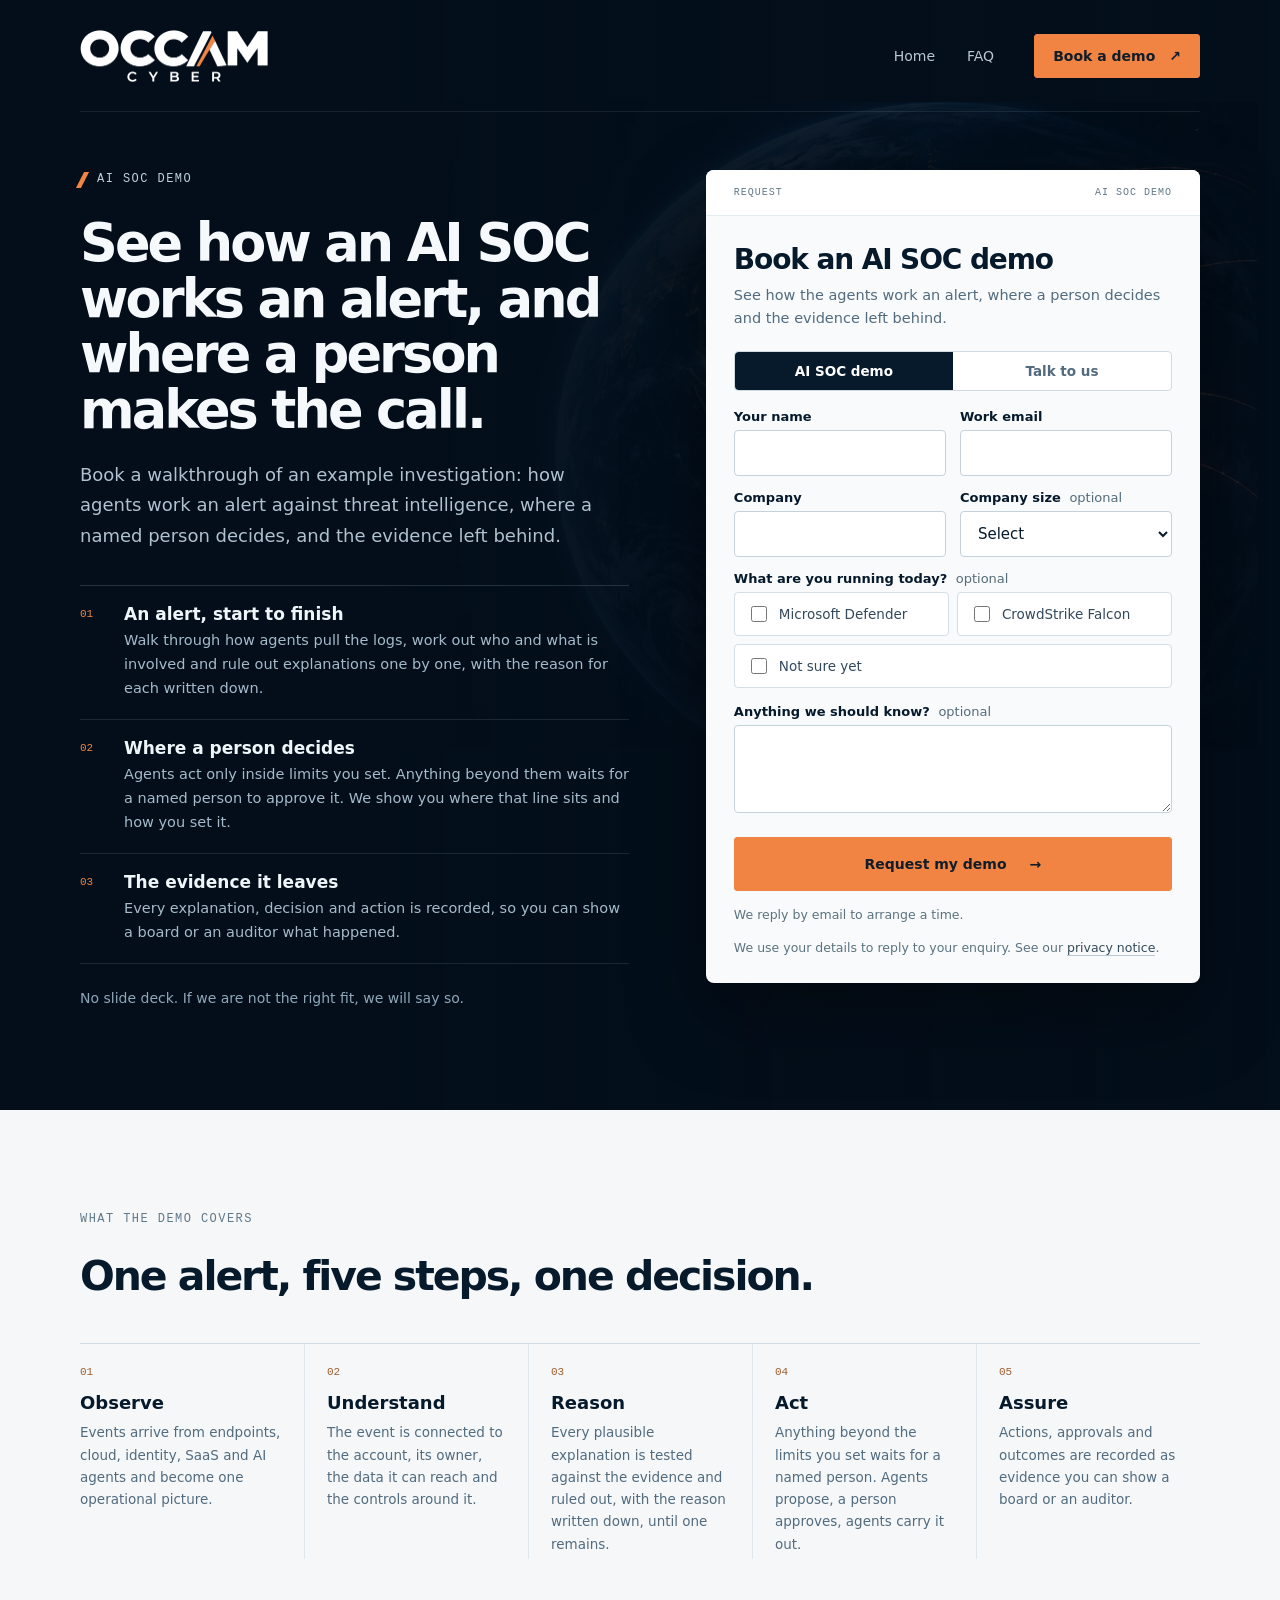
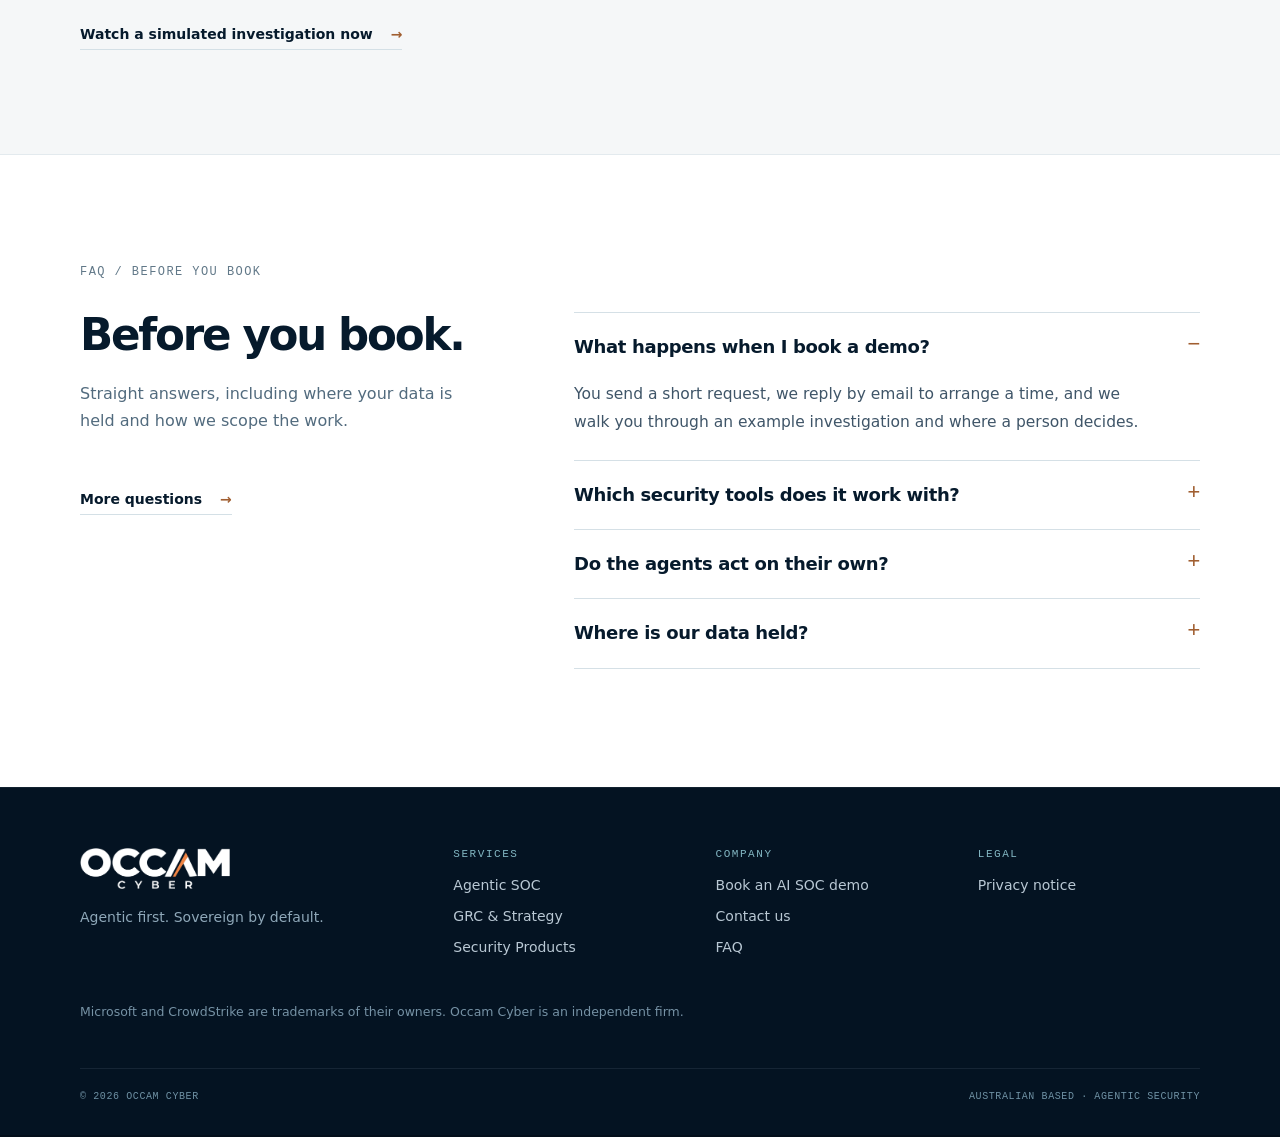
==== commit 8324f2c0: "Add threat intelligence section and emphasis New Threat intelligence section, hero, pillar, SOC scop" ====
--- a/ai-soc-demo/index.html
+++ b/ai-soc-demo/index.html
@@ -50,7 +50,7 @@
           <div class="demo-copy" id="main-content">
             <div class="eyebrow"><span class="brand-slash" aria-hidden="true"></span> AI SOC DEMO</div>
             <h1 id="demo-title">See how an AI SOC works an alert, and where a person makes the call.</h1>
-            <p class="demo-lede">Book a walkthrough of an example investigation: how agents work an alert, where a named person decides, and the evidence left behind.</p>
+            <p class="demo-lede">Book a walkthrough of an example investigation: how agents work an alert against threat intelligence, where a named person decides, and the evidence left behind.</p>
             <ul class="demo-points">
               <li><span>01</span><div><b>An alert, start to finish</b><p>Walk through how agents pull the logs, work out who and what is involved and rule out explanations one by one, with the reason for each written down.</p></div></li>
               <li><span>02</span><div><b>Where a person decides</b><p>Agents act only inside limits you set. Anything beyond them waits for a named person to approve it. We show you where that line sits and how you set it.</p></div></li>
--- a/styles.css
+++ b/styles.css
@@ -286,3 +286,23 @@
 
 /* three tool choices: the last one spans the row instead of sitting alone */
 .check-grid label:last-child:nth-child(odd){grid-column:1/-1}
+
+/* ===== Threat intelligence section, added 17 Oct 2026 ===== */
+.intel{padding:112px 0 116px;color:var(--white);background:var(--night)}
+.intel .section-kicker{color:#83b7c3}
+.intel-head{display:grid;grid-template-columns:1.25fr .75fr;gap:70px;align-items:end;margin-top:30px}
+.intel h2{font-size:clamp(38px,3.9vw,64px);font-weight:600;letter-spacing:-.05em;line-height:1.12}
+.intel h2 span{color:#7fa6b8}
+.intel-head>p{max-width:480px;margin-bottom:4px;font-size:17px;color:#a5bbca}
+.intel-grid{display:grid;grid-template-columns:repeat(3,1fr);margin-top:56px;border-top:1px solid #8eabbc30}
+.intel-card{padding:32px 36px 4px 0}
+.intel-card+.intel-card{padding-left:36px;border-left:1px solid #8eabbc22}
+.intel-card small{display:block;font:11px/1.6 var(--mono);letter-spacing:.14em;color:#83b7c3}
+.intel-card h3{margin:10px 0;font-size:clamp(21px,1.9vw,27px);font-weight:600;letter-spacing:-.04em;line-height:1.2;color:#eef6fa}
+.intel-card p{max-width:420px;font-size:15px;line-height:1.7;color:#a5bbca}
+.intel-sources{display:flex;flex-wrap:wrap;align-items:center;gap:10px 12px;margin-top:40px;padding-top:24px;border-top:1px solid #8eabbc30;font-size:13px;color:#a5bbca}
+.intel-sources b{margin-right:6px;font:400 11px var(--mono);letter-spacing:.14em;color:#83b7c3}
+.intel-sources span{padding:6px 12px;border:1px solid #8eabbc3a;border-radius:20px}
+@media(max-width:980px){.intel-head{grid-template-columns:1fr;gap:25px}.intel-grid{grid-template-columns:1fr;margin-top:38px}.intel-card,.intel-card+.intel-card{padding:24px 0 4px;border-left:0}.intel-card+.intel-card{border-top:1px solid #8eabbc22}.intel-head>p{font-size:16px;max-width:570px}}
+@media(max-width:800px){.intel{padding:78px 0 82px}.intel h2{font-size:44px}}
+@media(max-width:480px){.intel h2{font-size:36px}.intel-sources{font-size:12px}}
